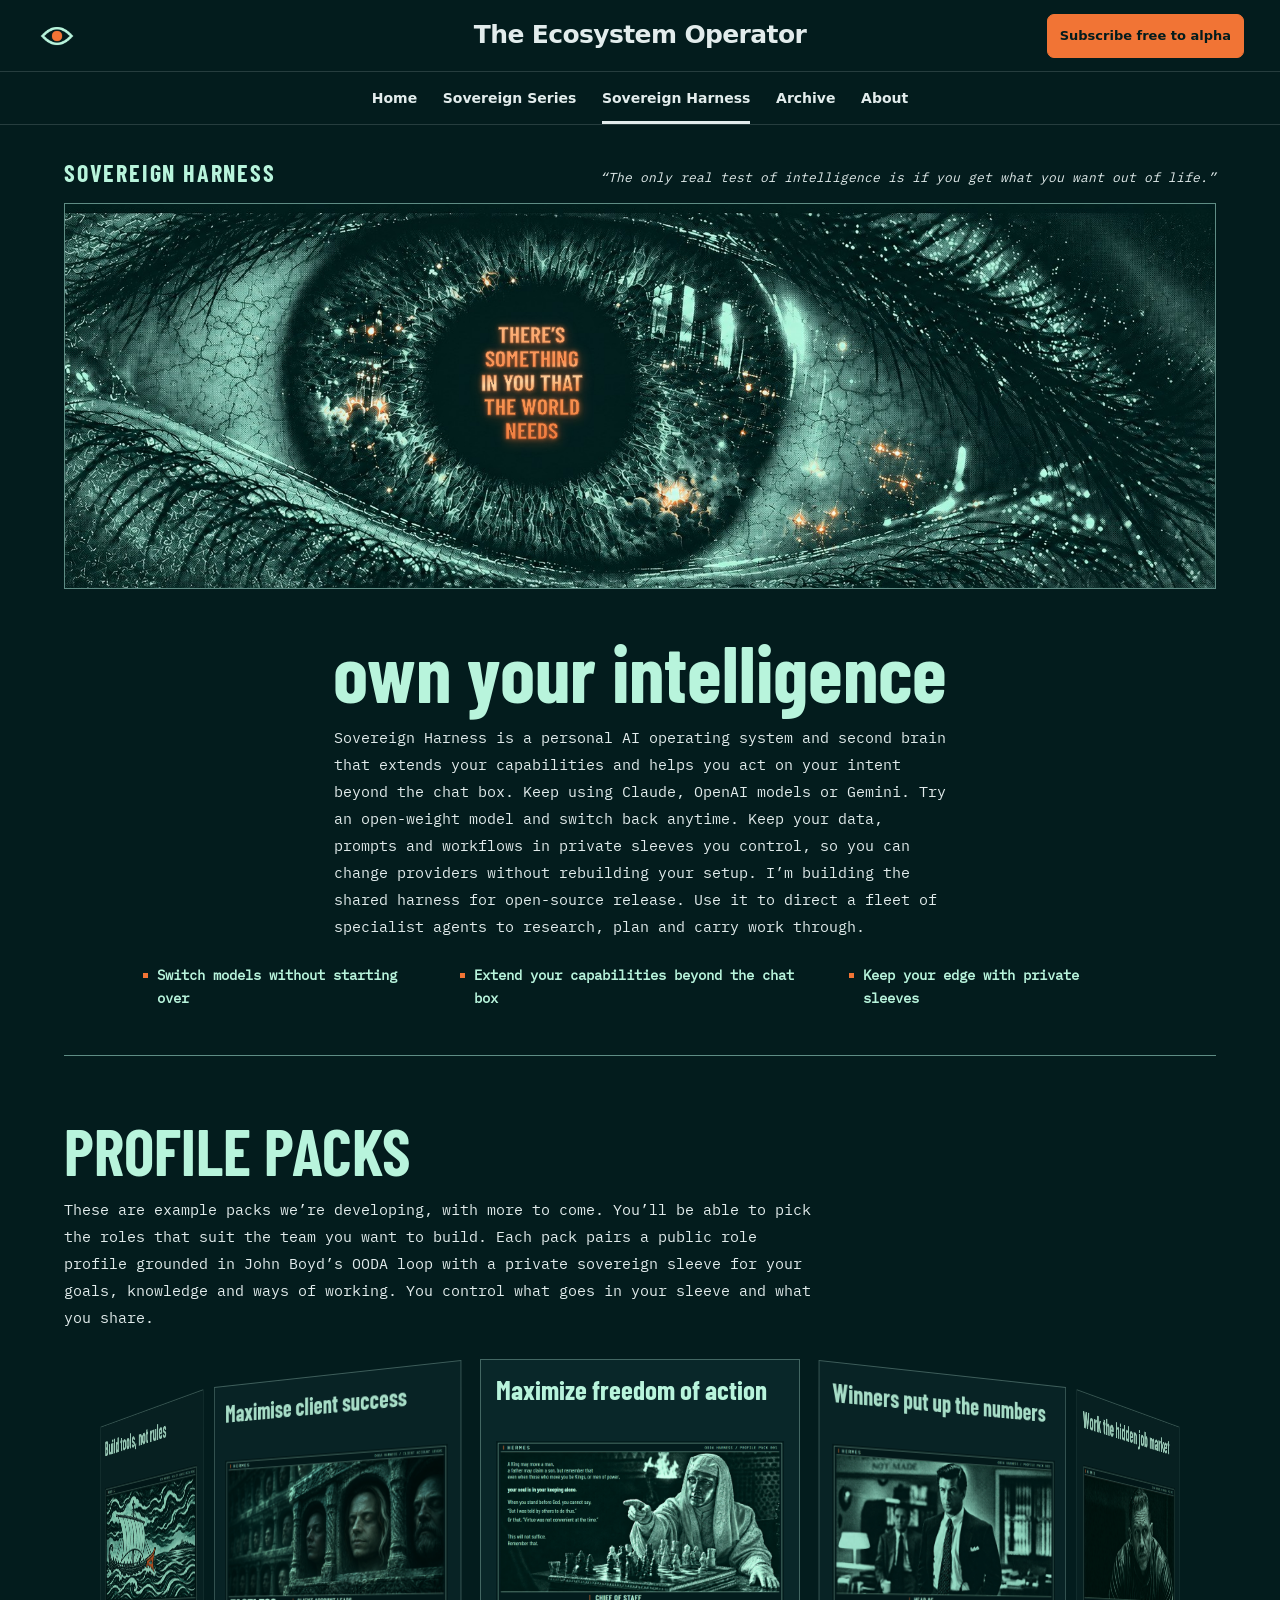
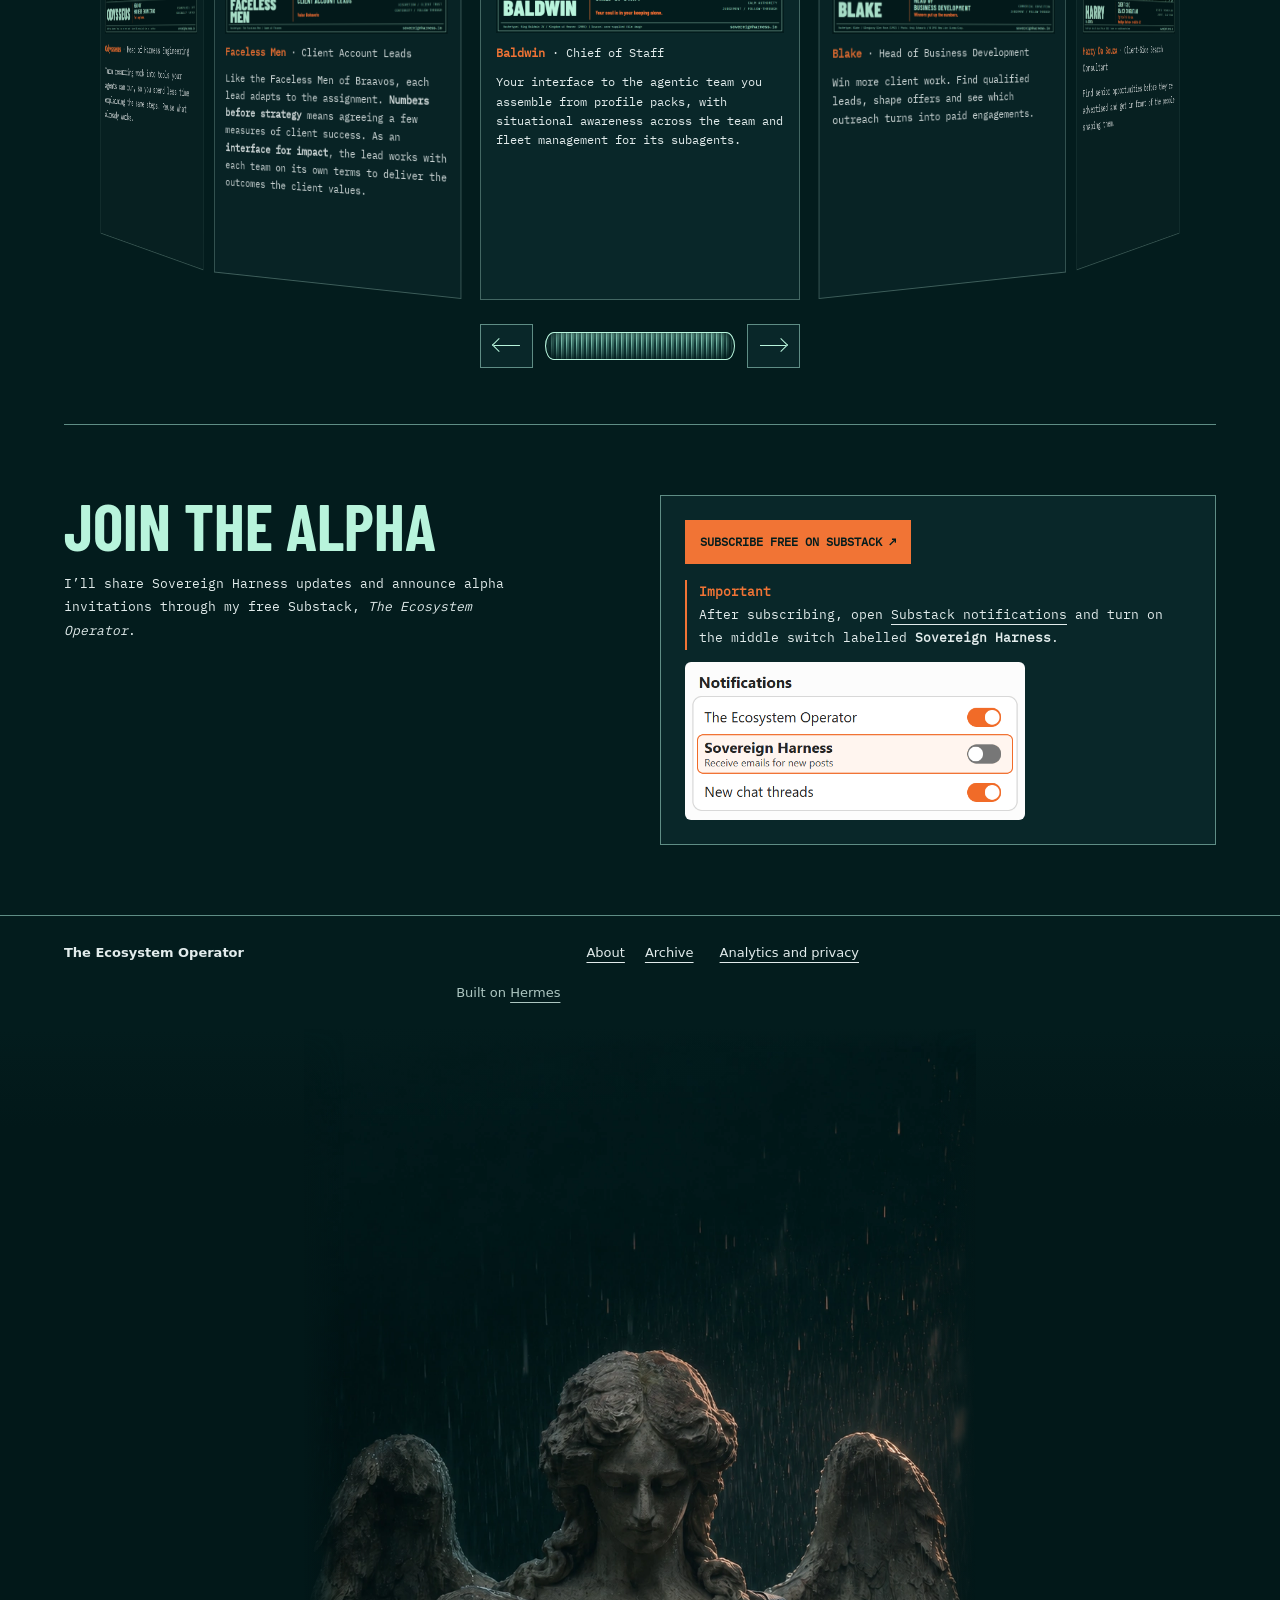
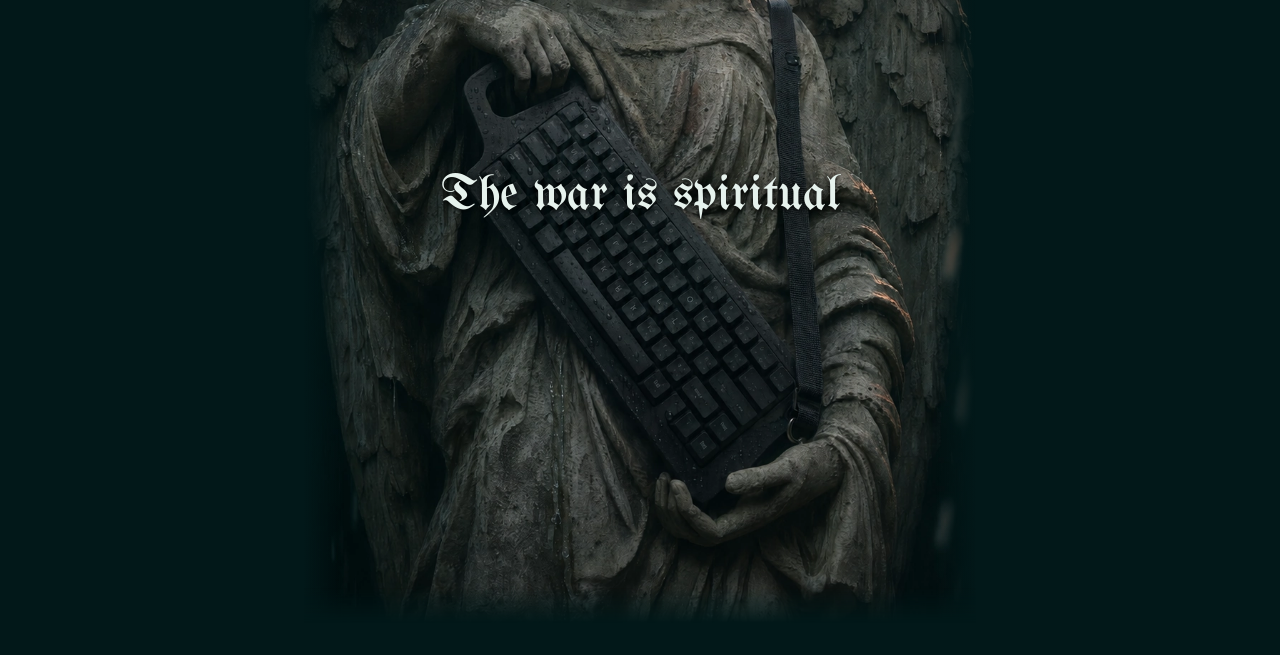
==== index.html @ 5bc996cf "Shorten the Bateson profile card" ====
<!doctype html>
<html lang="en-GB">
<head>
<meta charset="utf-8">
<meta name="viewport" content="width=device-width, initial-scale=1">
<title>Welcome to your Sovereign Harness</title>
<meta name="description" content="Bring your models, knowledge and ongoing work into a harness you control. Follow Sovereign Harness updates through The Ecosystem Operator.">
<meta name="theme-color" content="#031c1d">
<link rel="canonical" href="https://sovereignharness.io/">
<link rel="icon" href="icon.svg" type="image/svg+xml">
<link rel="stylesheet" href="style.css?v=amber-rain">
<meta property="og:title" content="Sovereign Harness — own your intelligence">
<meta property="og:description" content="A personal operating system in Hermes. Opt in to project updates and future alpha cohort invitations.">
<meta property="og:type" content="website">
<meta property="og:url" content="https://sovereignharness.io/">
<meta property="og:image" content="https://sovereignharness.io/assets/sovereign-harness-eye-share.jpg">
<meta property="og:image:secure_url" content="https://sovereignharness.io/assets/sovereign-harness-eye-share.jpg">
<meta property="og:image:type" content="image/jpeg">
<meta property="og:image:width" content="1200">
<meta property="og:image:height" content="630">
<meta property="og:image:alt" content="A teal eye with orange text reading ‘There’s something in you that the world needs’.">
<meta name="twitter:card" content="summary_large_image">
<meta name="twitter:title" content="Sovereign Harness — own your intelligence">
<meta name="twitter:description" content="A personal operating system in Hermes. Opt in to project updates and future alpha cohort invitations.">
<meta name="twitter:image" content="https://sovereignharness.io/assets/sovereign-harness-eye-share.jpg">
<meta name="twitter:image:alt" content="A teal eye with orange text reading ‘There’s something in you that the world needs’.">
  <script defer src="./site-analytics.js?v=preferences" data-host="https://eu.i.posthog.com" data-project-token="phc_rDC3J9fGyjyBHxvzpJYHQipPFVGa6qtL6Fc8bPKdzdQQ"></script>
</head>
<body>
<header class="publication-header" id="page-top">
  <div class="masthead">
    <a class="publication-icon" href="https://ecosystemoperator.substack.com/" aria-label="The Ecosystem Operator home"><picture><source media="(prefers-reduced-motion: no-preference)" srcset="assets/eye-blink-and-sheen.gif?v=c6fed5a"><img src="icon.svg" width="42" height="42" alt=""></picture></a>
    <a class="publication-name" href="https://ecosystemoperator.substack.com/">The Ecosystem Operator</a>
    <a class="subscribe-cta masthead-cta" href="#updates">Subscribe free to alpha</a>
  </div>
  <nav class="publication-nav" aria-label="Publication">
    <a href="https://ecosystemoperator.substack.com/">Home</a>
    <a href="https://ecosystemoperator.substack.com/p/survival-of-the-sovereign-series">Sovereign Series</a>
    <a href="#page-top" aria-current="page">Sovereign Harness</a>
    <a href="https://ecosystemoperator.substack.com/archive">Archive</a>
    <a href="https://ecosystemoperator.substack.com/about">About</a>
  </nav>
</header>
<main>
<section class="hero" id="top" aria-labelledby="hero-title">
  <div class="project-intro"><span class="project-name">Sovereign Harness</span><p class="strapline">“The only real test of intelligence is if you get what you want out of life.”</p></div>
  <figure class="eye-banner">
    <img class="hero-image" src="assets/eye.jpg" alt="" width="1774" height="887" fetchpriority="high">
    <figcaption class="eye-caption">There’s<br>something<br>in you that<br>the world<br>needs</figcaption>
  </figure>
  <div class="hero-copy" id="about">
    <h1 id="hero-title">own your intelligence</h1>
    <p class="summary">Sovereign Harness is a personal AI operating system and second brain that extends your capabilities and helps you act on your intent beyond the chat box. Keep using Claude, OpenAI models or Gemini. Try an open-weight model and switch back anytime. Keep your data, prompts and workflows in private sleeves you control, so you can change providers without rebuilding your setup. I’m building the shared harness for open-source release. Use it to direct a fleet of specialist agents to research, plan and carry work through.</p>
    <ul class="benefits">
      <li>Switch models without starting over</li>
      <li>Extend your capabilities beyond the chat box</li>
      <li>Keep your edge with private sleeves</li>
    </ul>
  </div>
</section>
<section class="profile-packs" id="profile-packs" aria-labelledby="packs-title">
  <div class="packs-heading">
    <h2 id="packs-title">Profile packs</h2>
    <p class="summary">These are example packs we’re developing, with more to come. You’ll be able to pick the roles that suit the team you want to build. Each pack pairs a public role profile grounded in John Boyd’s OODA loop with a private sovereign sleeve for your goals, knowledge and ways of working. You control what goes in your sleeve and what you share.</p>
  </div>
  <div class="pack-viewport">
    <ul class="pack-track" id="pack-track" tabindex="0" aria-label="Profile packs">
      <li class="pack-card">
        <h3>Maximize freedom of action</h3>
        <img src="assets/chief-of-staff-baldwin.png" alt="" width="1536" height="1024" loading="lazy">
        <p class="pack-character"><strong>Baldwin</strong> · Chief of Staff</p>
        <p>Your interface to the agentic team you assemble from profile packs, with situational awareness across the team and fleet management for its subagents.</p>
      </li>
      <li class="pack-card">
        <h3>Winners put up the numbers</h3>
        <img src="assets/head-of-business-development-blake.png" alt="" width="1536" height="1024" loading="lazy">
        <p class="pack-character"><strong>Blake</strong> · Head of Business Development</p>
        <p>Win more client work. Find qualified leads, shape offers and see which outreach turns into paid engagements.</p>
      </li>
      <li class="pack-card">
        <h3>Work the hidden job market</h3>
        <img src="assets/head-of-talent-harry.png?v=0d63906" alt="" width="1536" height="1024" loading="lazy">
        <p class="pack-character"><strong>Harry Da Souza</strong> · Client-Side Search Consultant</p>
        <p>Find senior opportunities before they’re advertised and get in front of the people shaping them.</p>
      </li>
      <li class="pack-card">
        <h3>Operate in other people’s OODA</h3>
        <img src="assets/research-lead-bateson.png?v=7f2e8f7" alt="A white OODA diagram shows how observation, orientation, decisions and action connect, over a teal woodland." width="1536" height="1024" loading="lazy">
        <p class="pack-character"><strong>Bateson</strong> · Research Lead</p>
        <p>Bateson turns research into intelligence about what people see, value and can do. What pattern gives this situation its meaning for the people in it, and what keeps that pattern going? His ecology of mind traces how our actions reinforce or change learned expectations. In Boyd’s OODA, reading others’ orientation lets you anticipate their choices and shape what they face next to gain the initiative.</p>
      </li>
      <li class="pack-card">
        <h3>Build tools, not rules</h3>
        <img src="assets/head-of-harness-engineering-odysseus.png" alt="" width="1536" height="1024" loading="lazy">
        <p class="pack-character"><strong>Odysseus</strong> · Head of Harness Engineering</p>
        <p>Turn recurring work into tools your agents can run, so you spend less time explaining the same steps. Reuse what already works.</p>
      </li>
      <li class="pack-card">
        <h3>Maximise client success</h3>
        <img src="assets/faceless-men-hall-card.png" alt="Faces in carved stone niches in the Hall of Faces." width="1536" height="1024" loading="lazy">
        <p class="pack-character"><strong>Faceless Men</strong> · Client Account Leads</p>
        <p>Like the Faceless Men of Braavos, each lead adapts to the assignment. <strong>Numbers before strategy</strong> means agreeing a few measures of client success. As an <strong>interface for impact</strong>, the lead works with each team on its own terms to deliver the outcomes the client values.</p>
      </li>
    </ul>
  </div>
  <div class="pack-controls" role="group" aria-label="Browse profile packs" hidden>
    <button type="button" data-pack-direction="-1" aria-controls="pack-track" aria-label="Previous profile pack"><span aria-hidden="true"></span></button>
    <button class="pack-dial" type="button" aria-label="Turn profile pack dial" aria-description="Drag left or right, or use the arrow keys." aria-controls="pack-track"><span aria-hidden="true"></span></button>
    <button type="button" data-pack-direction="1" aria-controls="pack-track" aria-label="Next profile pack"><span aria-hidden="true"></span></button>
  </div>
</section>
<section class="signup" id="updates" aria-labelledby="signup-title">
  <div>
    <h2 id="signup-title">Join the alpha</h2>
    <p>I’ll share Sovereign Harness updates and announce alpha invitations through my free Substack, <i>The Ecosystem Operator</i>.</p>
  </div>
  <div class="signup-box">
    <a class="subscribe-cta" data-site-event="substack_signup_click" href="https://ecosystemoperator.substack.com/embed">SUBSCRIBE FREE ON SUBSTACK ↗</a>
    <p class="signup-reminder"><strong>Important</strong><br>After subscribing, open <a data-site-event="substack_updates_preferences_click" href="https://ecosystemoperator.substack.com/account#notifications">Substack notifications</a> and turn on the middle switch labelled <b>Sovereign Harness</b>.</p>
    <img class="signup-guide" src="assets/substack-updates.png?v=b4bda8c" data-animation="assets/substack-updates.gif?v=e071088" width="600" height="280" loading="lazy" alt="In Substack Notifications, turn on the middle switch labelled Sovereign Harness.">
  </div>
</section>
</main>
<footer class="publication-footer">
  <a class="footer-name" href="https://ecosystemoperator.substack.com/">The Ecosystem Operator</a>
  <div class="footer-links"><a href="https://ecosystemoperator.substack.com/about">About</a><a href="https://ecosystemoperator.substack.com/archive">Archive</a></div>
  <a href="./analytics.html">Analytics and privacy</a>
  <span class="footer-credit">Built on <a href="https://hermes-agent.nousresearch.com/">Hermes</a></span>
</footer>
<div class="closing-artwork" id="closing-artwork">
  <figure class="closing-portrait">
    <img src="assets/angel-in-amber-rain.webp" width="941" height="1672" loading="lazy"
         alt="Amber-lit rain falls around a weathered stone angel holding a compact keyboard with a shoulder strap.">
    <figcaption class="closing-caption">The war is spiritual</figcaption>
  </figure>
</div>
<script src="profile-packs.js?v=69438b4" defer></script>
<script src="favicon-blink.js?v=b08d738" defer></script>
<script>
  const signupGuide = document.querySelector('.signup-guide');
  if ('IntersectionObserver' in window && !matchMedia('(prefers-reduced-motion: reduce)').matches) {
    const observer = new IntersectionObserver(([entry]) => {
      if (entry.intersectionRatio < 0.75) return;
      signupGuide.src = signupGuide.dataset.animation;
      observer.disconnect();
    }, { threshold: 0.75 });
    observer.observe(signupGuide);
  }
</script>
</body>
</html>
---- style.css ----
@font-face {
  font-family: Plex;
  src: url('assets/IBMPlexMono-Regular.ttf') format('truetype');
  font-display: swap;
}

@font-face {
  font-family: Barlow;
  src: url('assets/BarlowCondensed-Bold.ttf') format('truetype');
  font-weight: 700;
  font-display: swap;
}

@font-face {
  font-family: UnifrakturMaguntia;
  src: url('assets/UnifrakturMaguntia-Book.ttf') format('truetype');
  font-display: swap;
}

:root {
  color-scheme: dark;
  --dark: #031c1d;
  --text: #e2ecec;
  --mint: #b8f4dc;
  --muted: #5f8d85;
  --orange: #f17435;
  font-family: Plex, ui-monospace, monospace;
  background: var(--dark);
  color: var(--text);
}

* { box-sizing: border-box; }
html { scroll-behavior: smooth; }
body { margin: 0; }
a { color: inherit; text-underline-offset: 5px; }
a:focus-visible { outline: 2px solid var(--orange); outline-offset: 6px; }

main, footer {
  max-width: 1280px;
  margin: auto;
  padding-inline: clamp(22px, 5vw, 64px);
}

.strapline {
  margin: 9px 0 0;
  font-size: clamp(11px, 1.1vw, 13px);
  font-style: italic;
  line-height: 1.6;
}

.subscribe-cta {
  display: inline-flex;
  align-items: center;
  min-height: 44px;
  padding: 8px 14px;
  border: 1px solid var(--orange);
  background: var(--orange);
  color: var(--dark);
  font-size: 12px;
  font-weight: bold;
  line-height: 1.5;
  text-decoration: none;
}

.subscribe-cta:hover,
.subscribe-cta:focus-visible,
.subscribe-cta:active {
  border-color: var(--mint);
  background: var(--mint);
}

.hero { padding-top: clamp(18px, 3vw, 36px); }

.eye-banner {
  --pupil-x: 40.6%;
  --pupil-y: 46.6%;
  position: relative;
  overflow: hidden;
  margin: 0;
  border: 1px solid var(--muted);
}

.hero-image {
  display: block;
  width: 100%;
  height: clamp(150px, 34vw, 384px);
  object-fit: cover;
  object-position: var(--pupil-x) var(--pupil-y);
}

.eye-caption {
  position: absolute;
  left: var(--pupil-x);
  top: var(--pupil-y);
  transform: translate(-50%, -50%);
  width: max-content;
  text-align: center;
  text-transform: uppercase;
  font: 700 clamp(10px, 1.8vw, 24px)/1.04 Barlow, Impact, sans-serif;
  color: #ff9958;
  -webkit-text-stroke: clamp(0.25px, 0.035vw, 0.55px) rgb(0 0 0 / 65%);
  filter: drop-shadow(0 0 2px #f1743580) drop-shadow(1px 2px 6px #e0602d5c);
}

@supports (background-clip: text) {
  .eye-caption {
    background-image: linear-gradient(173deg, #ffbd85, #f88b4d 36%, #ffd19c 48%, #fa9754 57%, #ed773b);
    background-clip: text;
    color: transparent;
  }
}

.hero-copy {
  padding-block: clamp(24px, 4vw, 45px);
  border-bottom: 1px solid var(--muted);
}

.hero-copy h1 { text-align: center; }

.hero-copy .summary {
  max-width: 68ch;
  margin-inline: auto;
}

h1, h2 {
  margin: 0;
  color: var(--mint);
  font: 700 clamp(42px, 5vw, 64px)/.96 Barlow, Impact, sans-serif;
  text-transform: uppercase;
}

h1 { font-size: clamp(49px, 6.2vw, 94px); }
#hero-title { text-transform: none; }

.summary {
  max-width: 760px;
  margin: 14px 0 0;
  font-size: 15px;
  line-height: 1.8;
}

.benefits {
  display: flex;
  flex-wrap: wrap;
  justify-content: center;
  gap: 10px 28px;
  margin: 24px auto 0;
  padding: 0;
  list-style: none;
  color: var(--mint);
  font-size: 14px;
  font-weight: bold;
  line-height: 1.65;
}

.benefits li {
  display: flex;
  align-items: flex-start;
  gap: 9px;
}

.benefits li::before {
  content: '';
  flex: 0 0 5px;
  height: 5px;
  margin-top: 9px;
  background: var(--orange);
}

.signup {
  padding-block: clamp(36px, 6vw, 70px);
  display: grid;
  grid-template-columns: 1fr 1fr;
  gap: 40px;
  align-items: start;
  border-top: 1px solid var(--muted);
}

.signup p {
  max-width: 480px;
  margin: 16px 0 0;
  font-size: 13px;
  line-height: 1.8;
}

.signup-box {
  border: 1px solid var(--muted);
  padding: 24px;
  background: #092729;
}

.signup-reminder {
  border-inline-start: 2px solid var(--orange);
  padding-inline-start: 12px;
}

.signup-reminder strong { color: var(--orange); }

.signup-guide {
  display: block;
  width: min(100%, 340px);
  height: auto;
  margin-top: 12px;
  border-radius: 6px;
}

footer {
  padding-block: 25px;
  border-top: 1px solid var(--muted);
  display: flex;
  justify-content: space-between;
  gap: 24px;
  font-size: 10px;
  line-height: 1.8;
}

footer a { white-space: nowrap; }

.closing-artwork {
  --shadow-room: #021819;
  padding-bottom: 2rem;
  scroll-margin-top: 26svh;
  background: var(--shadow-room);
}

.closing-portrait {
  position: relative;
  isolation: isolate;
  width: min(100%, 42rem);
  margin: 0 auto;
  mask-image: linear-gradient(black 97%, transparent);
}

.closing-portrait img {
  display: block;
  width: 100%;
  height: auto;
}

.closing-portrait::before {
  content: "";
  position: absolute;
  z-index: 1;
  inset: 0 0 auto;
  height: 100px;
  pointer-events: none;
  background:
    radial-gradient(ellipse 110% 132% at 0 0, var(--dark), transparent 72%),
    linear-gradient(var(--dark), transparent 20px);
}

@media (min-width: 43rem) {
  .closing-artwork {
    background: linear-gradient(var(--dark), var(--shadow-room) 100px);
  }
  .closing-portrait::after {
    content: "";
    position: absolute;
    z-index: 2;
    inset: 0;
    pointer-events: none;
    background: linear-gradient(to right, var(--shadow-room), transparent 6%, transparent 94%, var(--shadow-room));
    mask-image: linear-gradient(transparent, black 140px);
  }
}

.closing-caption {
  position: absolute;
  z-index: 3;
  inset: 62% .5rem auto;
  margin: 0;
  text-align: center;
  color: #e6f2ed;
  font: 400 clamp(1.5rem, 6.9vw, 3.1rem)/1.1 UnifrakturMaguntia, Georgia, serif;
  text-shadow: 0 1px 4px rgb(0 0 0 / .9), 0 0 18px rgb(0 0 0 / .6);
  text-wrap: balance;
}

@media (prefers-reduced-motion: reduce) {
  html { scroll-behavior: auto; }
}

.profile-packs {
  --pack-face-width: min(72%, 320px);
  padding-block: clamp(34px, 5vw, 66px) clamp(28px, 5vw, 56px);
  scroll-margin-top: 20px;
}

.packs-heading {
  margin-bottom: 20px;
}

.packs-heading h2 {
  margin: 0 0 10px;
}

.pack-controls:not([hidden]) {
  display: flex;
  inline-size: var(--pack-face-width);
  align-items: center;
  gap: clamp(8px, 2vw, 12px);
  margin-top: 10px;
  margin-inline: auto;
}

.pack-controls button {
  flex: 0 0 max(44px, calc(100% / 6));
  height: 44px;
  display: grid;
  place-items: center;
  border: 1px solid var(--muted);
  background: #092729;
  color: var(--mint);
  cursor: pointer;
}

.pack-controls [data-pack-direction]:hover {
  border-color: var(--mint);
}

.pack-controls [data-pack-direction] span {
  position: relative;
  width: 66%;
  border-top: 1px solid currentColor;
}

.pack-controls [data-pack-direction] span::after {
  content: "";
  position: absolute;
  right: 0;
  top: -1px;
  width: 9px;
  height: 9px;
  border-top: 1px solid currentColor;
  border-right: 1px solid currentColor;
  transform: translateY(-50%) rotate(45deg);
}

.pack-controls [data-pack-direction="-1"] span {
  transform: scaleX(-1);
}

.pack-controls .pack-dial {
  flex: 1 1 0;
  min-width: 0;
  padding: 0;
  border: 0;
  background: transparent;
  touch-action: pan-y;
  user-select: none;
  cursor: grab;
}

.pack-dial:active {
  cursor: grabbing;
}

.pack-dial span {
  width: 100%;
  height: 28px;
  border: 1px solid var(--mint);
  border-radius: 9px / 50%;
  background-image: linear-gradient(#b8f4dc45, transparent 42%, #031c1daa),
    repeating-linear-gradient(90deg, #72b5a5 0 1px, #376a61 1px 3px, #123b38 3px 5px);
  background-position: 0 0, var(--dial-offset, 0px) 0;
  background-size: 100% 100%, 5px 100%;
  box-shadow: inset 10px 0 9px -5px var(--dark), inset -10px 0 9px -5px var(--dark);
}

.pack-viewport {
  overflow: clip;
}

.pack-track {
  display: grid;
  grid-auto-flow: column;
  grid-auto-columns: min(86%, clamp(248px, 28vw, 330px));
  align-items: start;
  gap: 16px;
  overflow-x: auto;
  scroll-snap-type: x mandatory;
  scrollbar-color: var(--muted) var(--dark);
  list-style: none;
  margin: 0;
  padding: 2px 0 14px;
}

.pack-track:focus-visible,
.pack-controls :focus-visible {
  outline: 2px solid var(--orange);
  outline-offset: -2px;
}

.pack-track.is-wheel {
  grid-template-columns: var(--pack-face-width);
  grid-auto-flow: row;
  justify-content: center;
  align-items: stretch;
  overflow: visible;
  perspective: 1100px;
  padding-block: 8px 14px;
  touch-action: pan-y;
  cursor: grab;
}

.pack-track.is-dragging {
  user-select: none;
  cursor: grabbing;
}

.pack-card {
  scroll-snap-align: start;
  border: 1px solid #436763;
  background: #092729;
  padding: 15px;
}

.is-wheel .pack-card {
  grid-area: 1 / 1;
  backface-visibility: hidden;
  transform: translateZ(calc(-1 * var(--wheel-radius, 0px)))
    rotateY(var(--card-angle, 0deg)) translateZ(var(--wheel-radius, 0px));
  filter: brightness(var(--card-light, 1));
}

.pack-card h3 {
  min-height: 2.1em;
  margin: 0 0 10px;
  color: var(--mint);
  font: 700 27px/1.04 Barlow, Impact, sans-serif;
}

.pack-card img {
  display: block;
  width: 100%;
  height: auto;
  aspect-ratio: 3 / 2;
  object-fit: contain;
}

.pack-card p {
  font-size: 12px;
  line-height: 1.6;
  margin: 10px 0 0;
}

.pack-character strong {
  color: var(--orange);
}

@media (max-width: 760px) {
  .subscribe-cta { padding-inline: 10px; font-size: 11px; }
  .summary { font-size: 13px; }
  .benefits {
    flex-direction: column;
    align-items: flex-start;
    width: fit-content;
  }
  .signup { grid-template-columns: 1fr; gap: 24px; }
}

.publication-header, .publication-footer { font-family: system-ui, sans-serif; }
.publication-header { display: block; width: 100%; max-width: none; padding: 0; border-bottom: 1px solid #263d3e; }
.masthead { display: grid; grid-template-columns: 1fr auto 1fr; gap: 16px; align-items: center; min-height: 72px; padding-inline: clamp(16px, 3vw, 36px); border-bottom: 1px solid #263d3e; }
.masthead a, .publication-nav a { text-decoration: none; }
.publication-icon { width: 42px; display: block; }
.publication-icon img { display: block; width: 100%; height: auto; }
.publication-name { font-weight: 760; font-size: clamp(17px, 2.5vw, 25px); line-height: 1.15; letter-spacing: -.025em; }
.masthead-cta { justify-self: end; border-radius: 7px; font-size: 13px; white-space: nowrap; padding-inline: 12px; }
.publication-nav { display: flex; width: 100%; justify-content: center; flex-wrap: wrap; gap: clamp(8px, 2vw, 26px); padding-inline: 10px; font-size: 14px; font-weight: 600; }
.publication-nav a { display: flex; align-items: center; min-height: 52px; border-bottom: 3px solid transparent; padding-top: 3px; }
.publication-nav a:hover { color: var(--mint); }
.publication-nav a[aria-current] { border-bottom-color: currentColor; font-weight: 760; }
.project-intro { display: flex; align-items: baseline; justify-content: space-between; gap: 6px 18px; margin-bottom: 14px; flex-wrap: wrap; }
.project-name {
  color: var(--mint);
  font: 700 24px/1 Barlow, Impact, sans-serif;
  text-transform: uppercase;
  letter-spacing: .075em;
}
.project-intro .strapline { margin: 0; }
.publication-footer { display: grid; grid-template-columns: 1fr auto 1fr; align-items: center; font-size: 13px; gap: 16px 26px; }
.footer-name { font-weight: 760; text-decoration: none; }
.footer-links { display: flex; gap: 20px; }
.footer-credit { justify-self: end; color: #adc6c1; }
@media (max-width: 640px) {
  .masthead { grid-template-columns: auto minmax(0, 1fr) auto; min-height: 64px; padding-inline: 12px; gap: 8px; }
  .publication-icon { width: 32px; }
  .publication-name { font-size: clamp(14px, 4.25vw, 21px); }
  .masthead-cta { font-size: clamp(10px, 2.8vw, 12px); padding-inline: 7px; }
  .publication-nav { font-size: clamp(10px, 2.8vw, 13px); }
  .publication-nav a { min-height: 44px; }
  .publication-footer { grid-template-columns: 1fr auto; }
  .footer-credit { grid-column: 1 / -1; justify-self: start; }
}
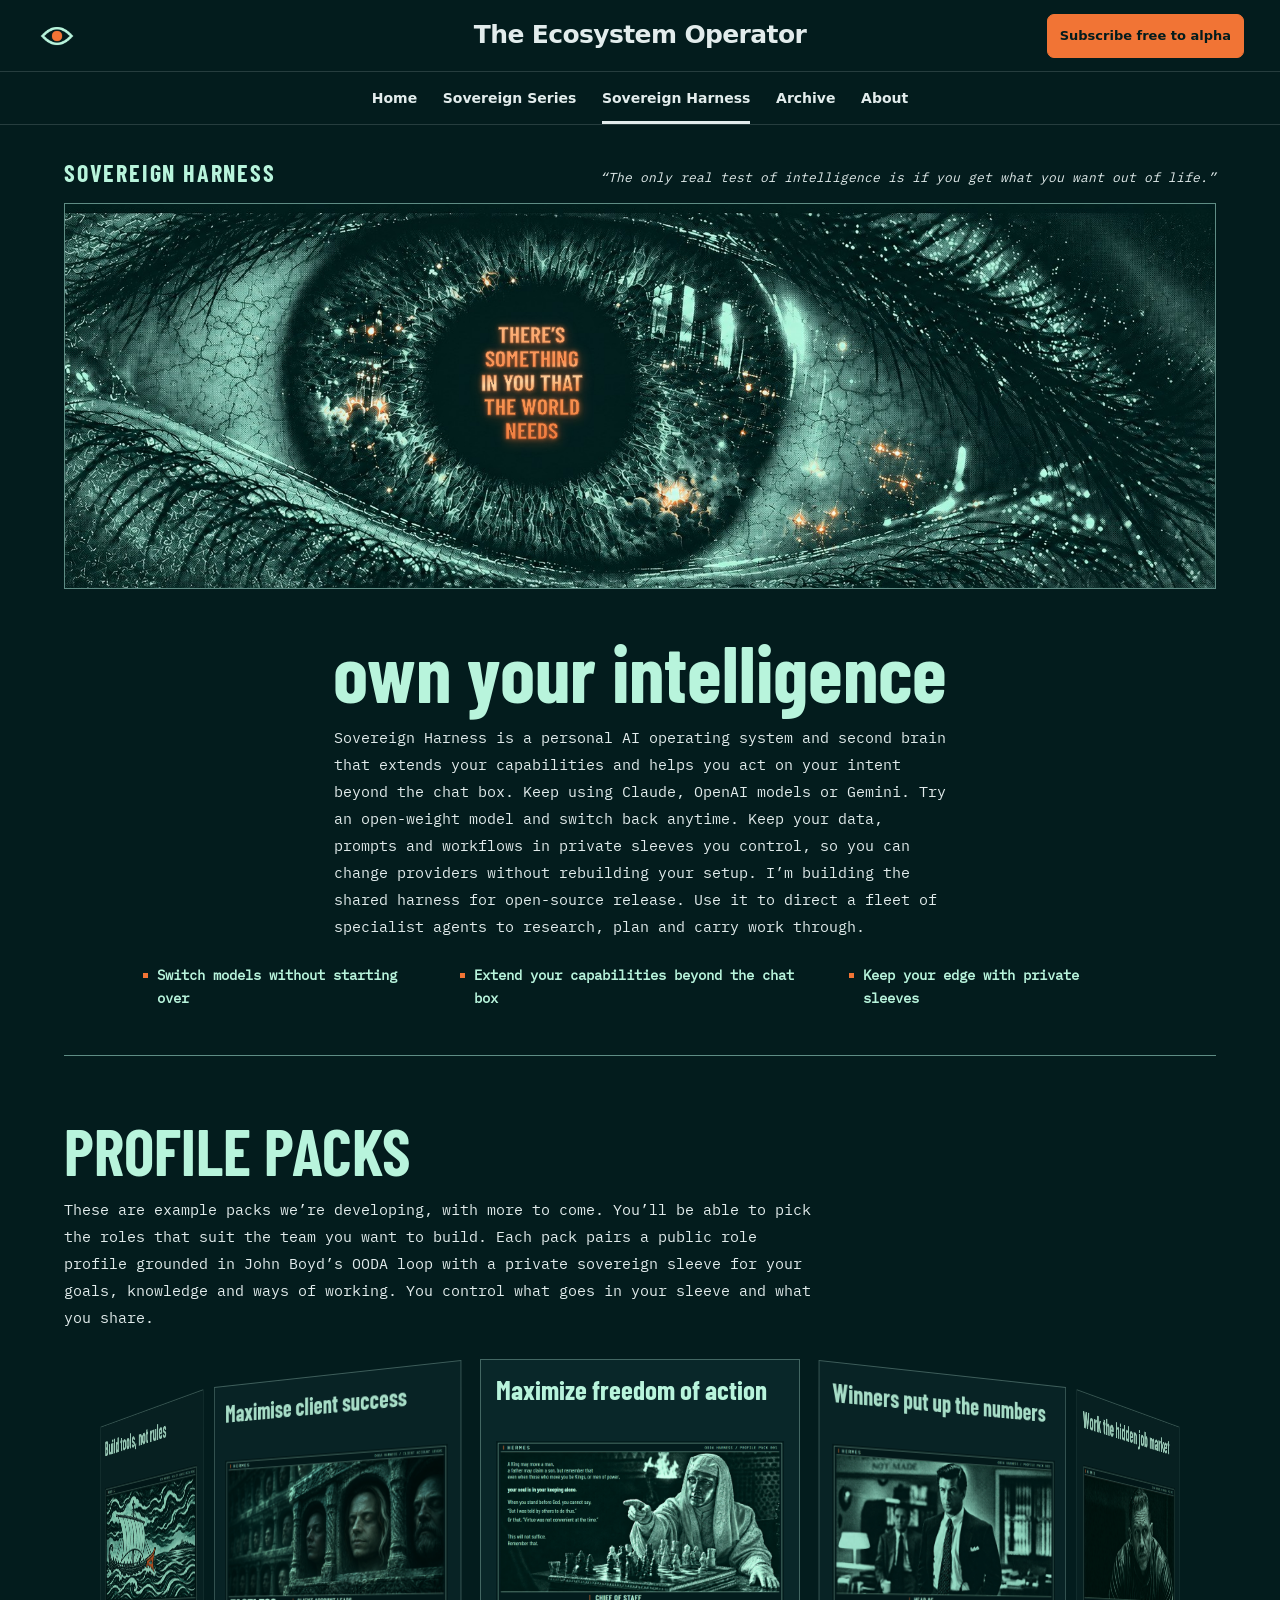
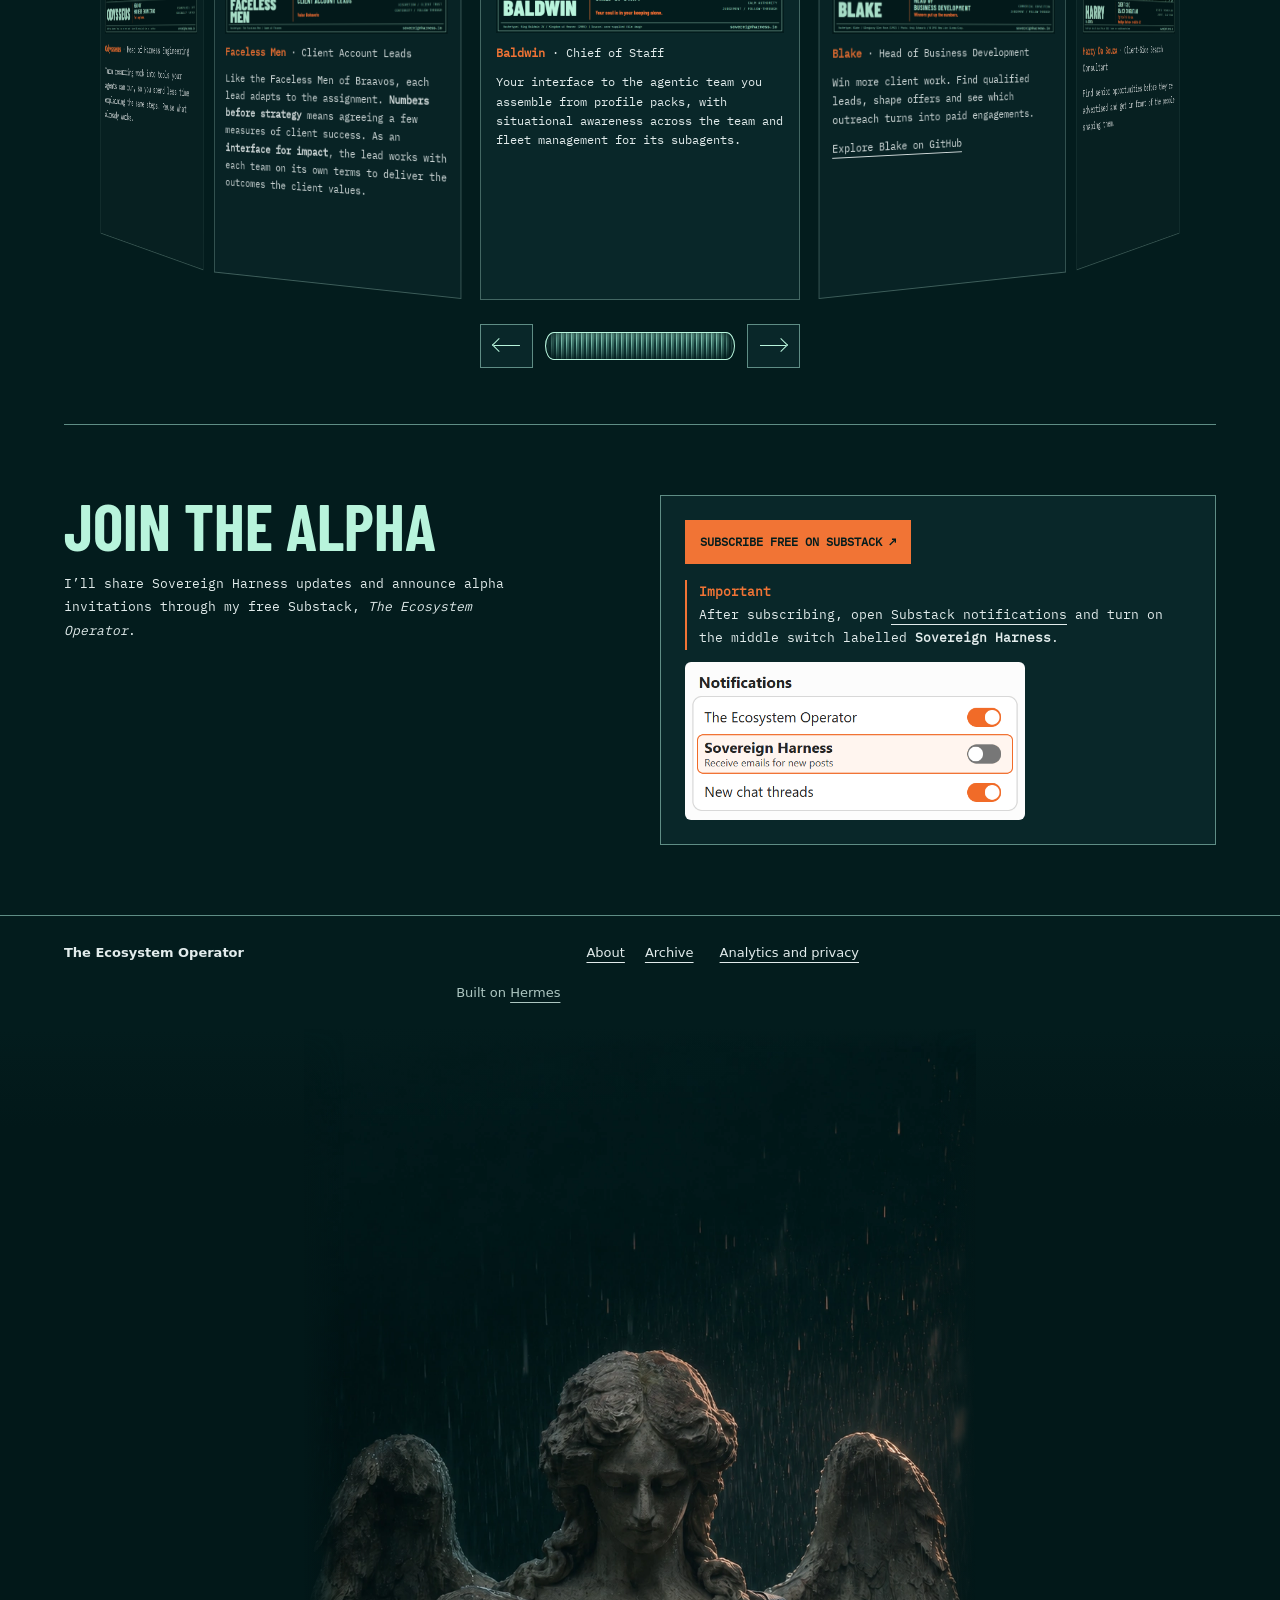
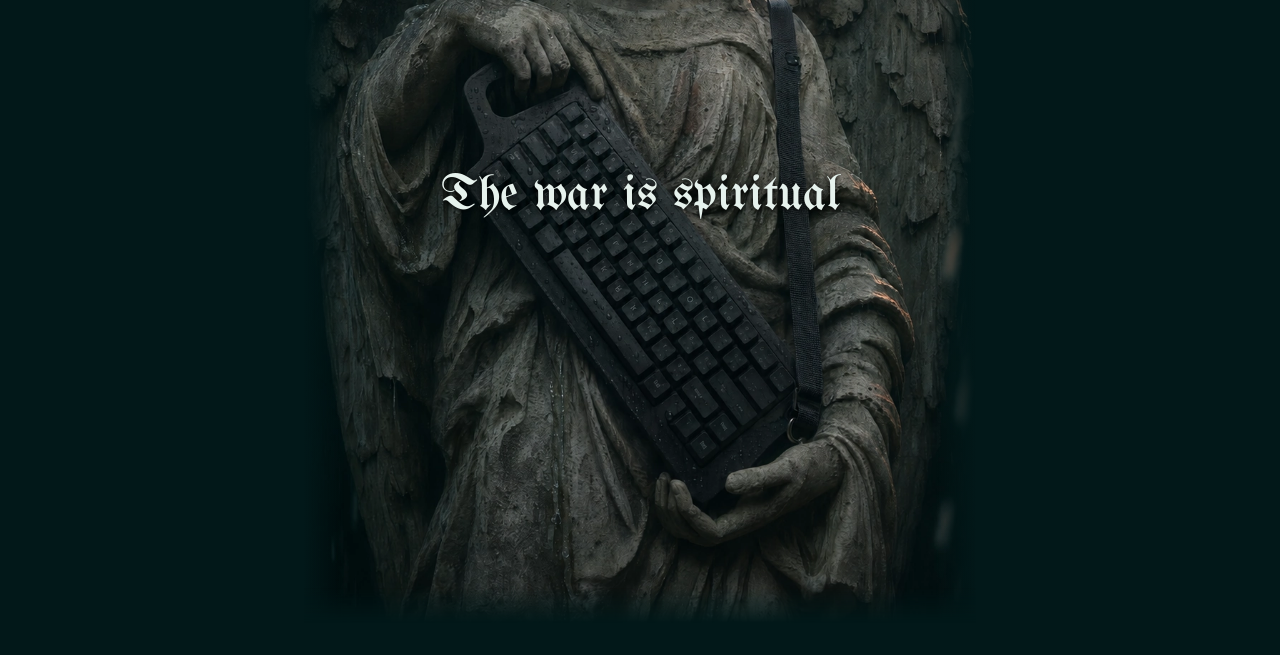
==== commit 77e050c7: "Link Blake's profile card to the public role pack" ====
--- a/index.html
+++ b/index.html
@@ -76,6 +76,7 @@
         <img src="assets/head-of-business-development-blake.png" alt="" width="1536" height="1024" loading="lazy">
         <p class="pack-character"><strong>Blake</strong> · Head of Business Development</p>
         <p>Win more client work. Find qualified leads, shape offers and see which outreach turns into paid engagements.</p>
+        <p><a href="https://github.com/benohanlon/ooda-role-blake">Explore Blake on GitHub</a></p>
       </li>
       <li class="pack-card">
         <h3>Work the hidden job market</h3>
--- a/style.css
+++ b/style.css
@@ -1,3 +1,7 @@
+/*
+ * SPDX-FileCopyrightText: 2026 Ben O’Hanlon
+ * SPDX-License-Identifier: MIT
+ */
 @font-face {
   font-family: Plex;
   src: url('assets/IBMPlexMono-Regular.ttf') format('truetype');
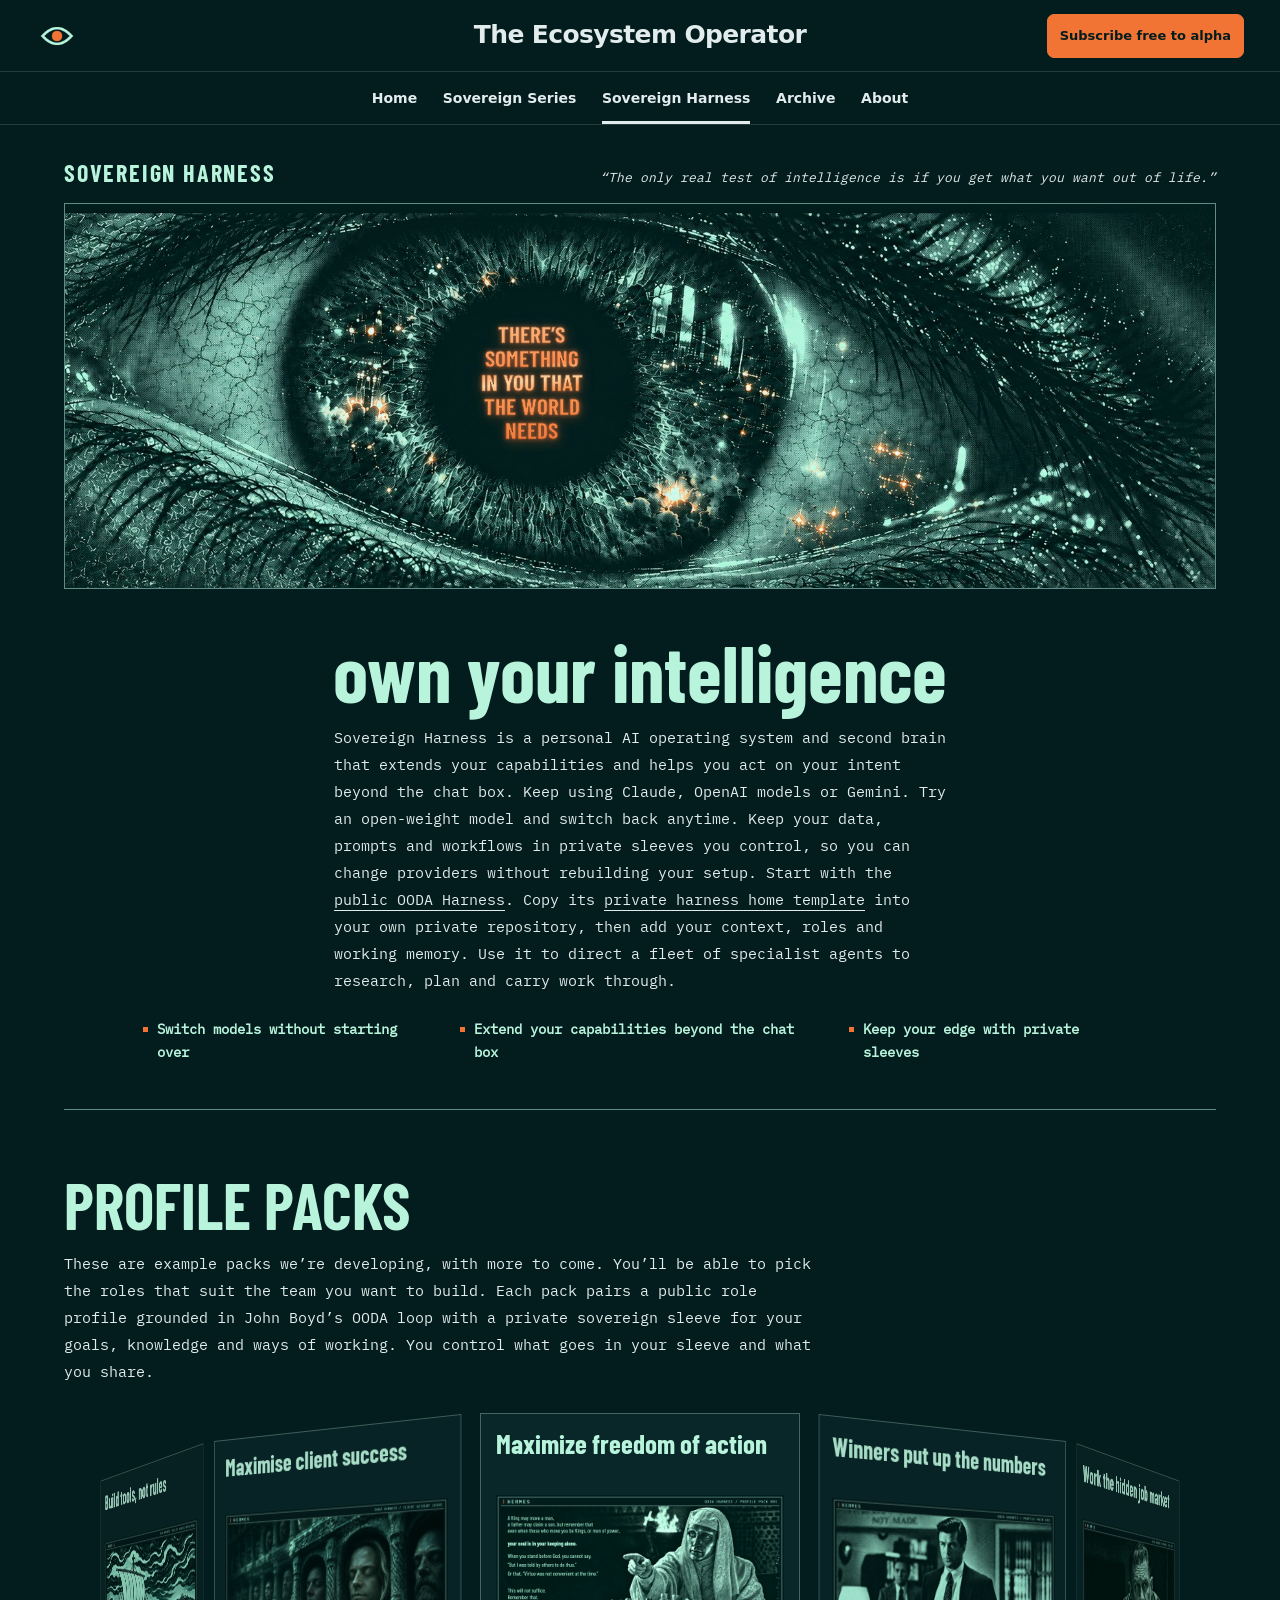
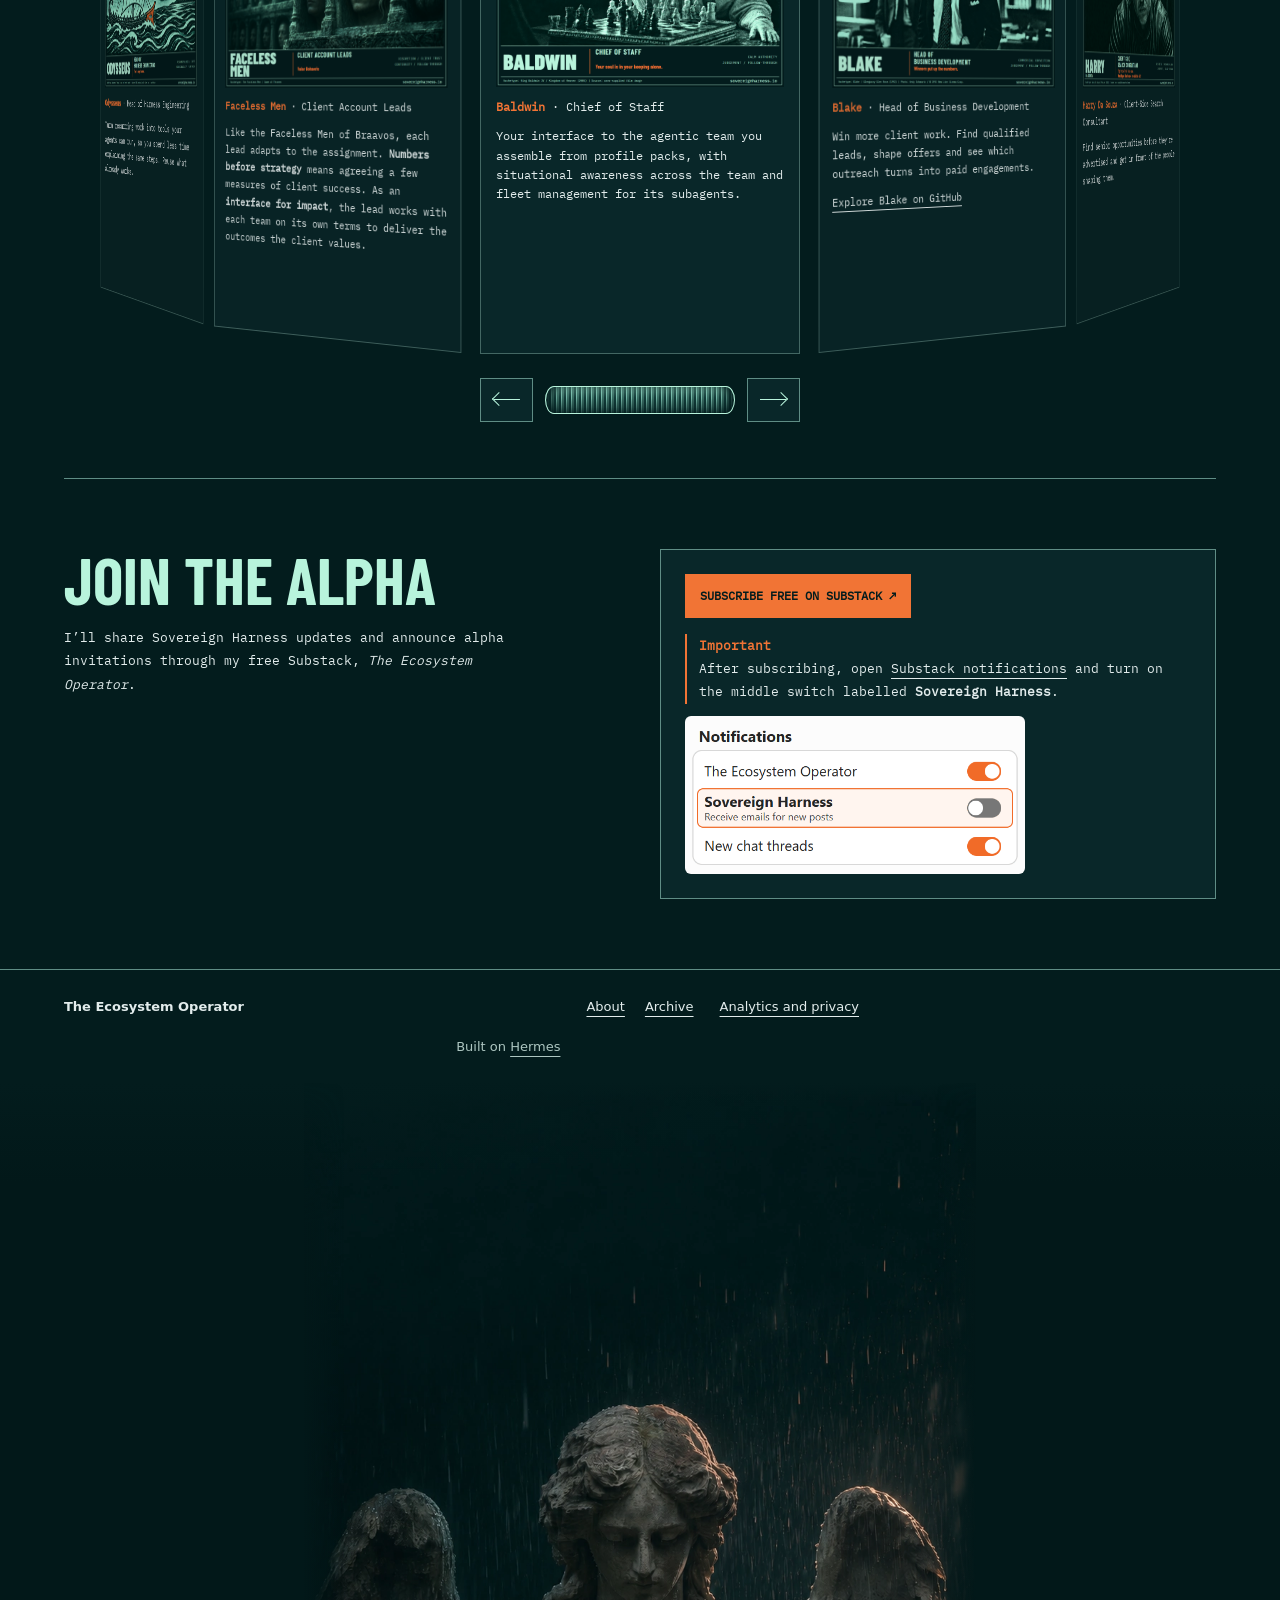
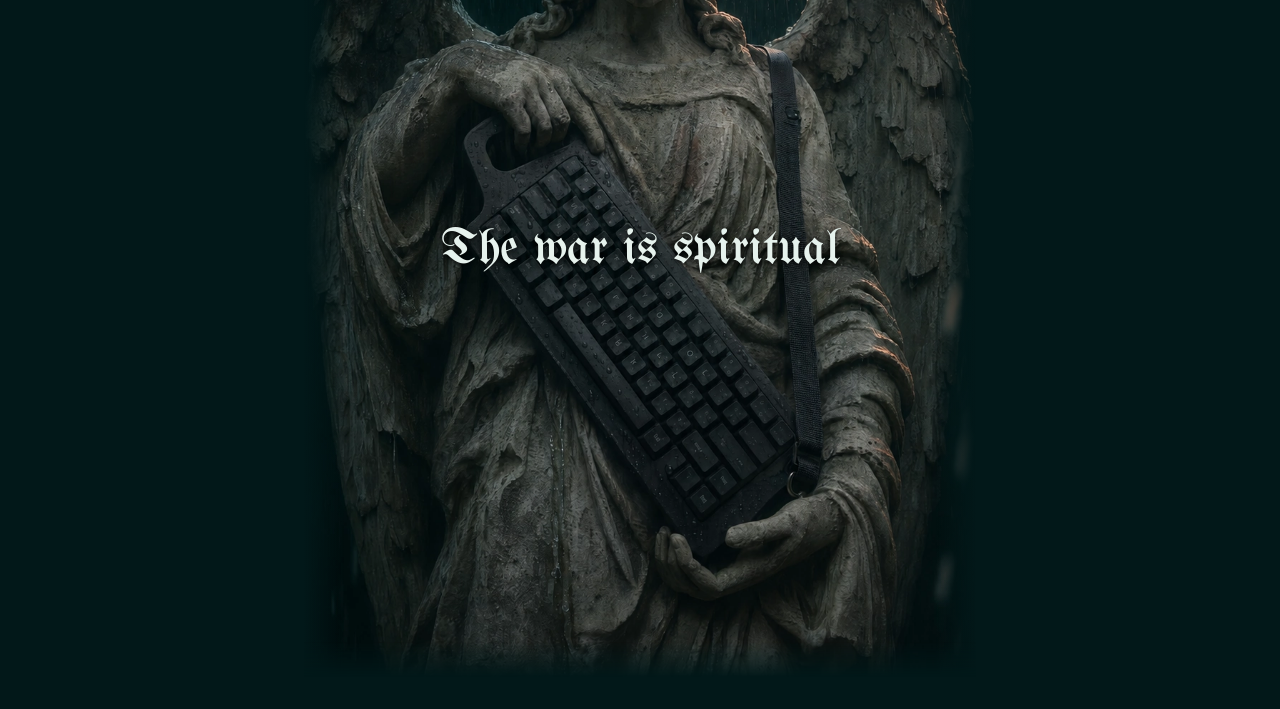
==== commit aedd98b3: "Clarify public foundation and private harness template" ====
--- a/index.html
+++ b/index.html
@@ -50,7 +50,7 @@
   </figure>
   <div class="hero-copy" id="about">
     <h1 id="hero-title">own your intelligence</h1>
-    <p class="summary">Sovereign Harness is a personal AI operating system and second brain that extends your capabilities and helps you act on your intent beyond the chat box. Keep using Claude, OpenAI models or Gemini. Try an open-weight model and switch back anytime. Keep your data, prompts and workflows in private sleeves you control, so you can change providers without rebuilding your setup. I’m building the shared harness for open-source release. Use it to direct a fleet of specialist agents to research, plan and carry work through.</p>
+    <p class="summary">Sovereign Harness is a personal AI operating system and second brain that extends your capabilities and helps you act on your intent beyond the chat box. Keep using Claude, OpenAI models or Gemini. Try an open-weight model and switch back anytime. Keep your data, prompts and workflows in private sleeves you control, so you can change providers without rebuilding your setup. Start with the <a href="https://github.com/benohanlon/ooda-harness">public OODA Harness</a>. Copy its <a href="https://github.com/benohanlon/ooda-harness/blob/main/docs/private-harness-template.md">private harness home template</a> into your own private repository, then add your context, roles and working memory. Use it to direct a fleet of specialist agents to research, plan and carry work through.</p>
     <ul class="benefits">
       <li>Switch models without starting over</li>
       <li>Extend your capabilities beyond the chat box</li>
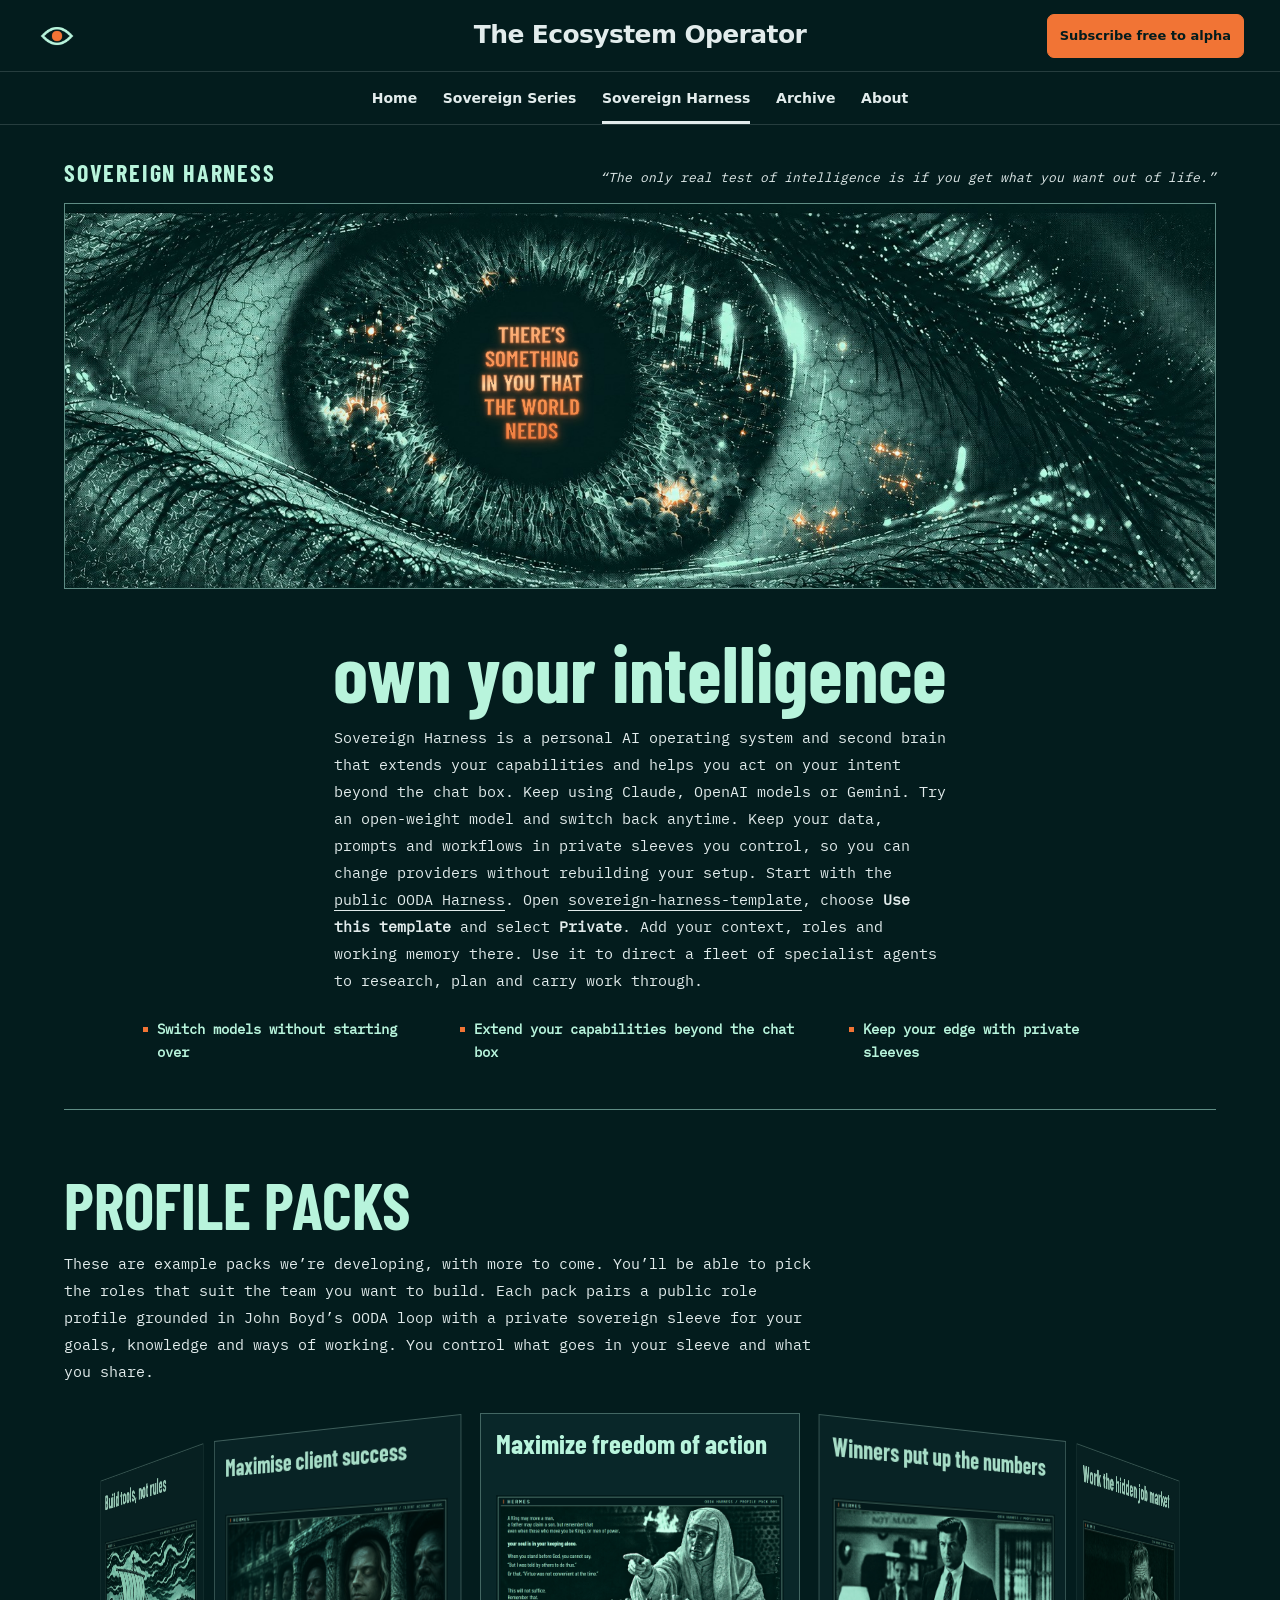
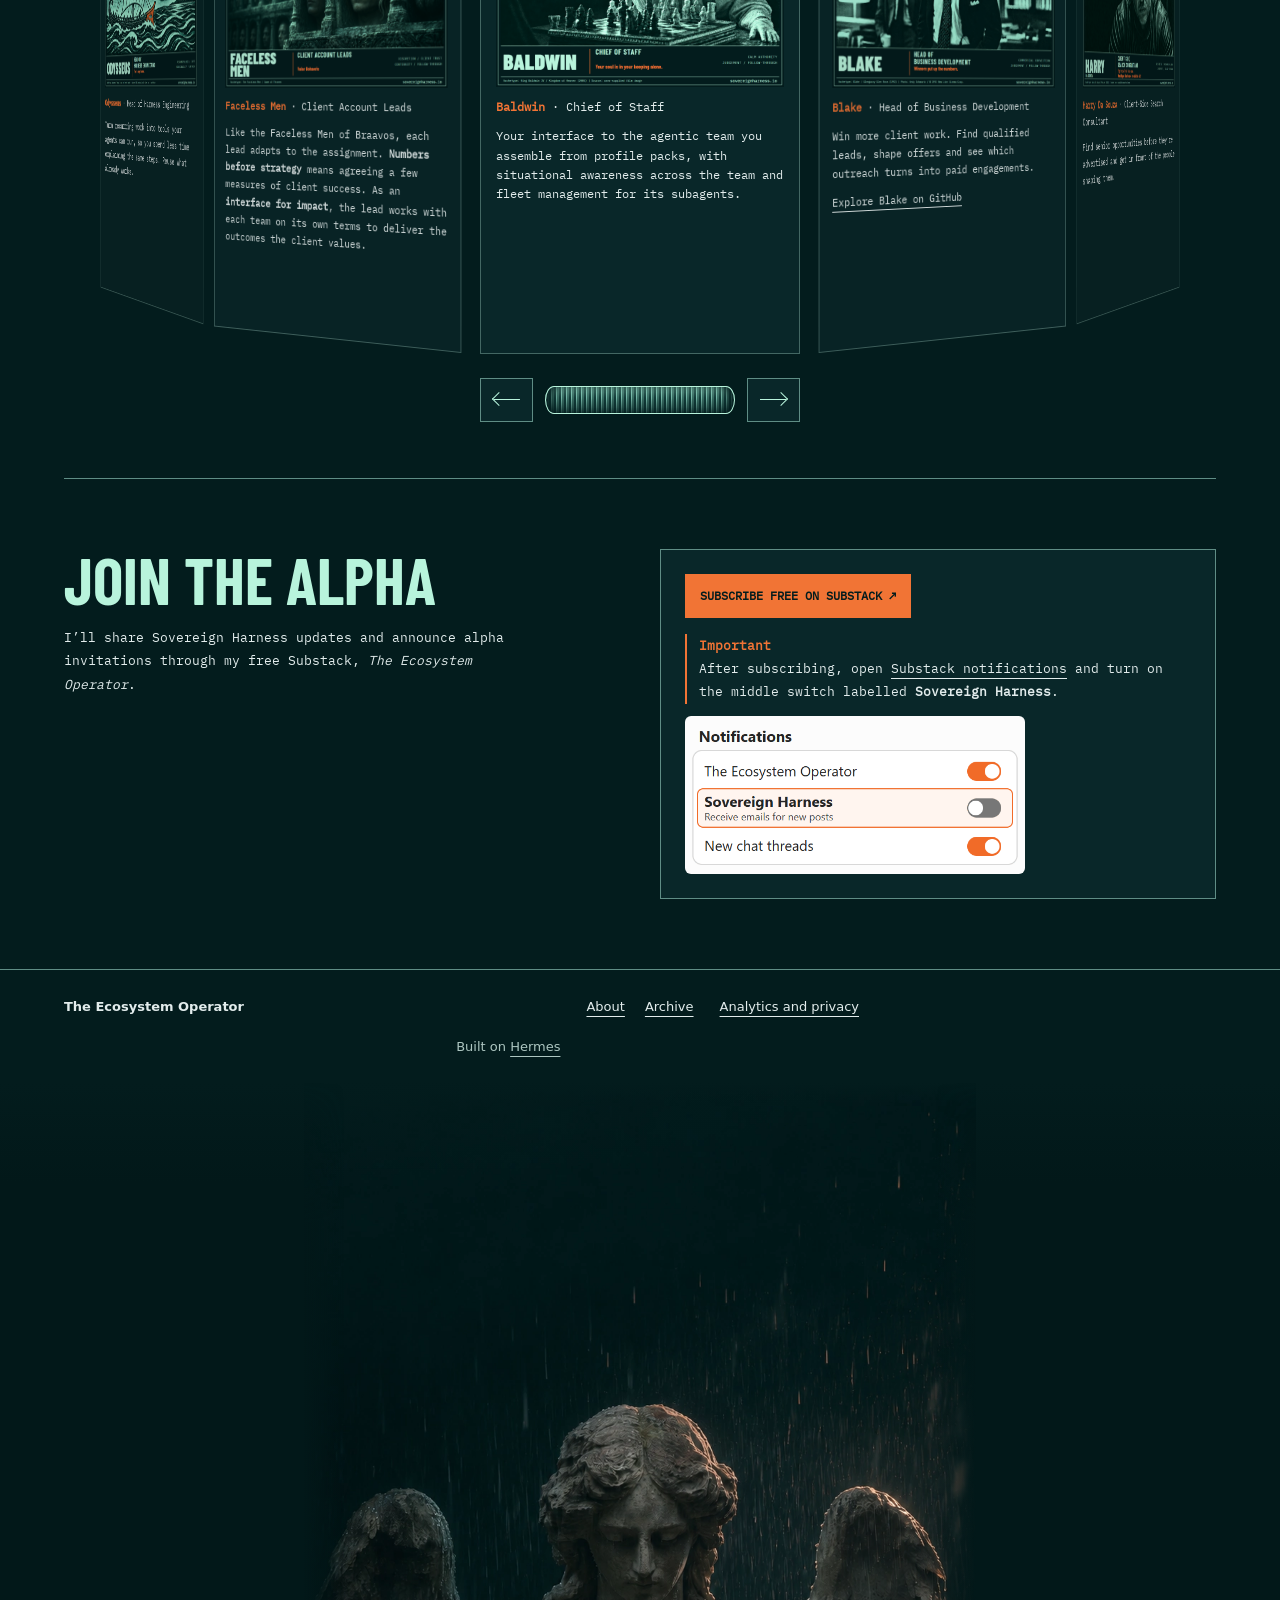
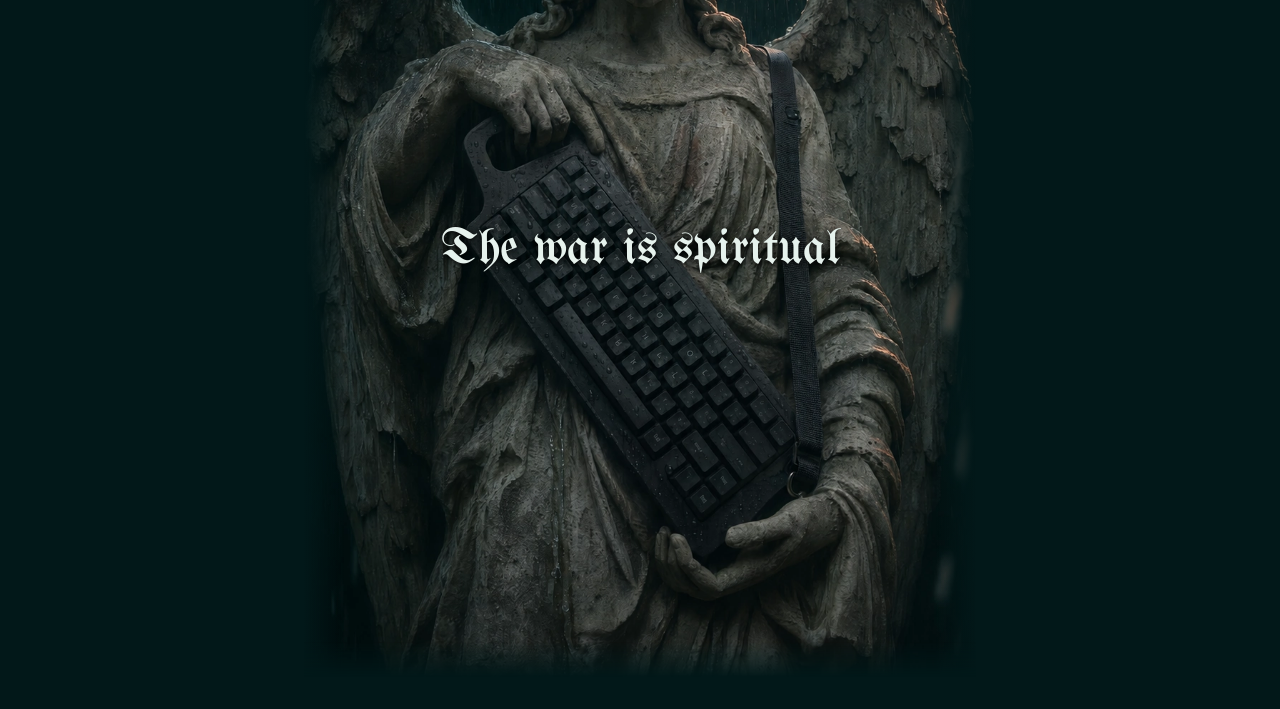
==== commit 25365fc4: "Link the public Sovereign Harness starter" ====
--- a/index.html
+++ b/index.html
@@ -50,7 +50,7 @@
   </figure>
   <div class="hero-copy" id="about">
     <h1 id="hero-title">own your intelligence</h1>
-    <p class="summary">Sovereign Harness is a personal AI operating system and second brain that extends your capabilities and helps you act on your intent beyond the chat box. Keep using Claude, OpenAI models or Gemini. Try an open-weight model and switch back anytime. Keep your data, prompts and workflows in private sleeves you control, so you can change providers without rebuilding your setup. Start with the <a href="https://github.com/benohanlon/ooda-harness">public OODA Harness</a>. Copy its <a href="https://github.com/benohanlon/ooda-harness/blob/main/docs/private-harness-template.md">private harness home template</a> into your own private repository, then add your context, roles and working memory. Use it to direct a fleet of specialist agents to research, plan and carry work through.</p>
+    <p class="summary">Sovereign Harness is a personal AI operating system and second brain that extends your capabilities and helps you act on your intent beyond the chat box. Keep using Claude, OpenAI models or Gemini. Try an open-weight model and switch back anytime. Keep your data, prompts and workflows in private sleeves you control, so you can change providers without rebuilding your setup. Start with the <a href="https://github.com/benohanlon/ooda-harness">public OODA Harness</a>. Open <a href="https://github.com/benohanlon/sovereign-harness-template">sovereign-harness-template</a>, choose <strong>Use this template</strong> and select <strong>Private</strong>. Add your context, roles and working memory there. Use it to direct a fleet of specialist agents to research, plan and carry work through.</p>
     <ul class="benefits">
       <li>Switch models without starting over</li>
       <li>Extend your capabilities beyond the chat box</li>
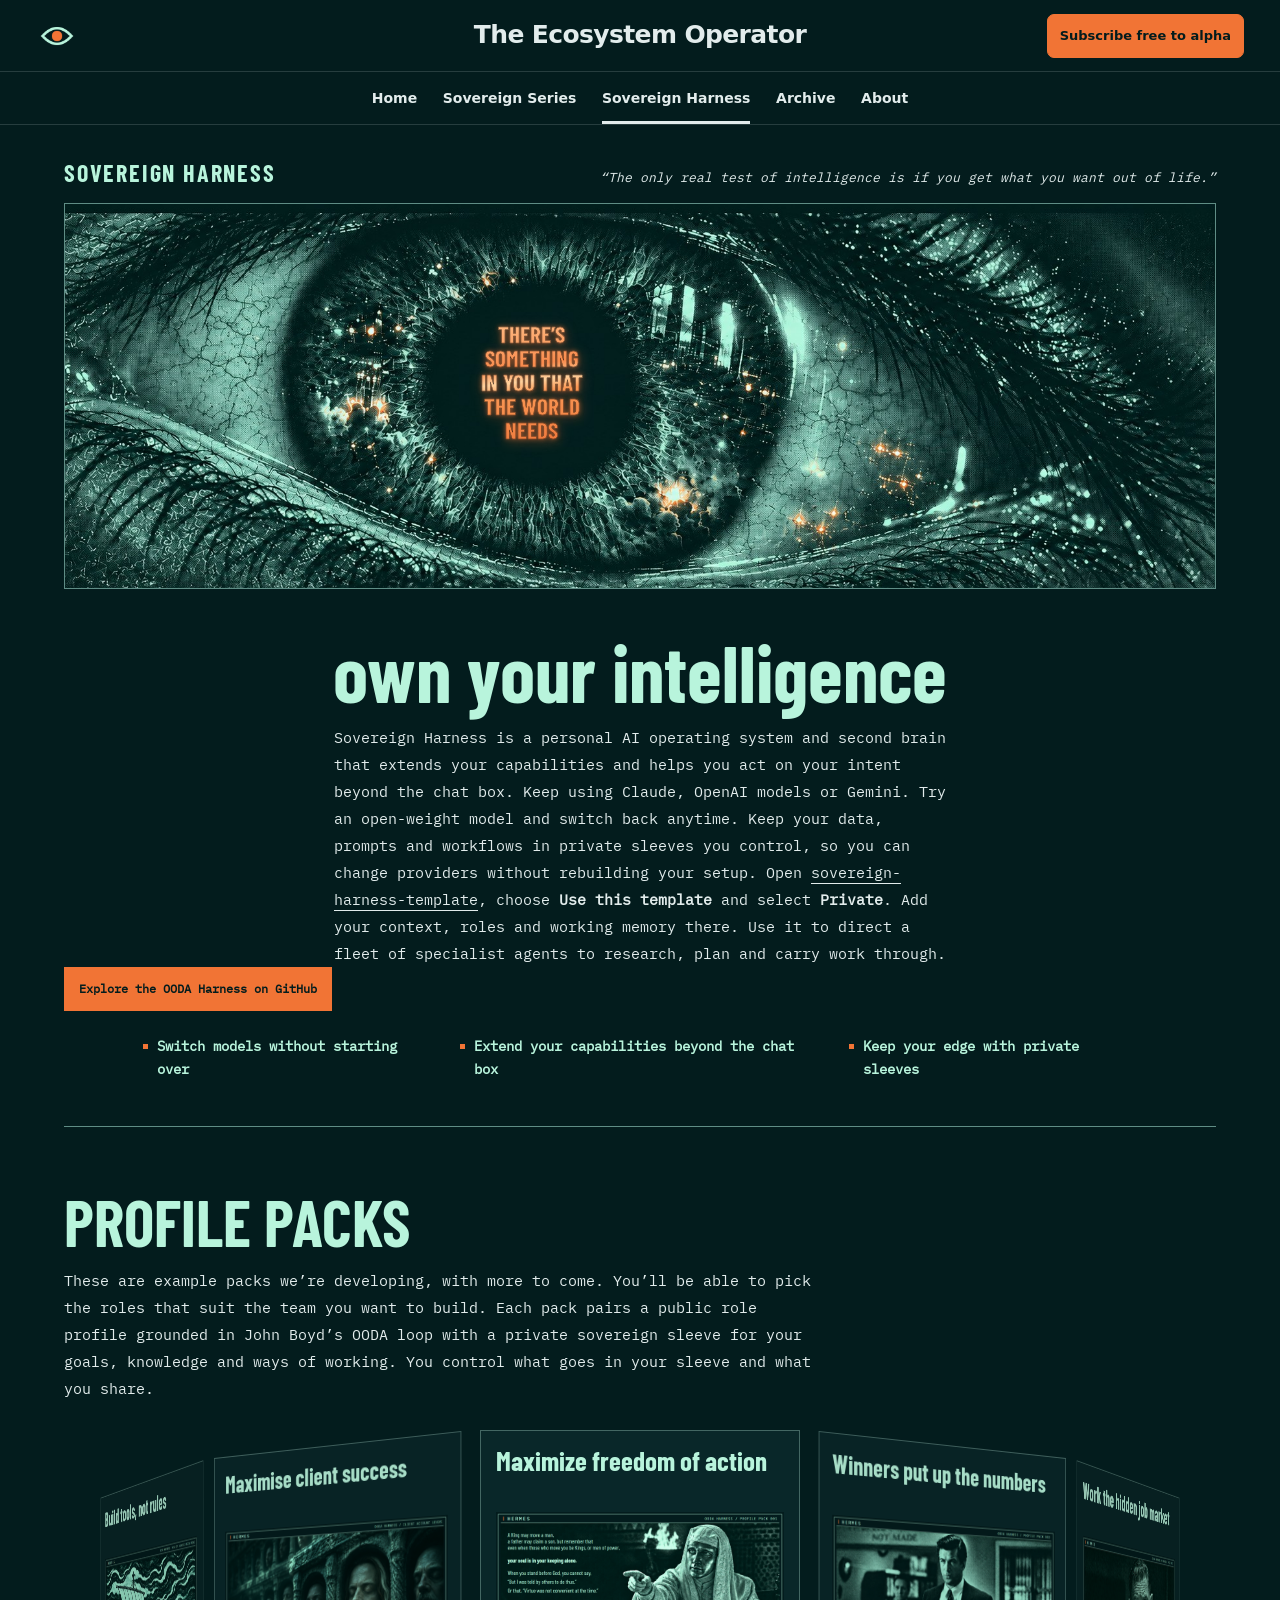
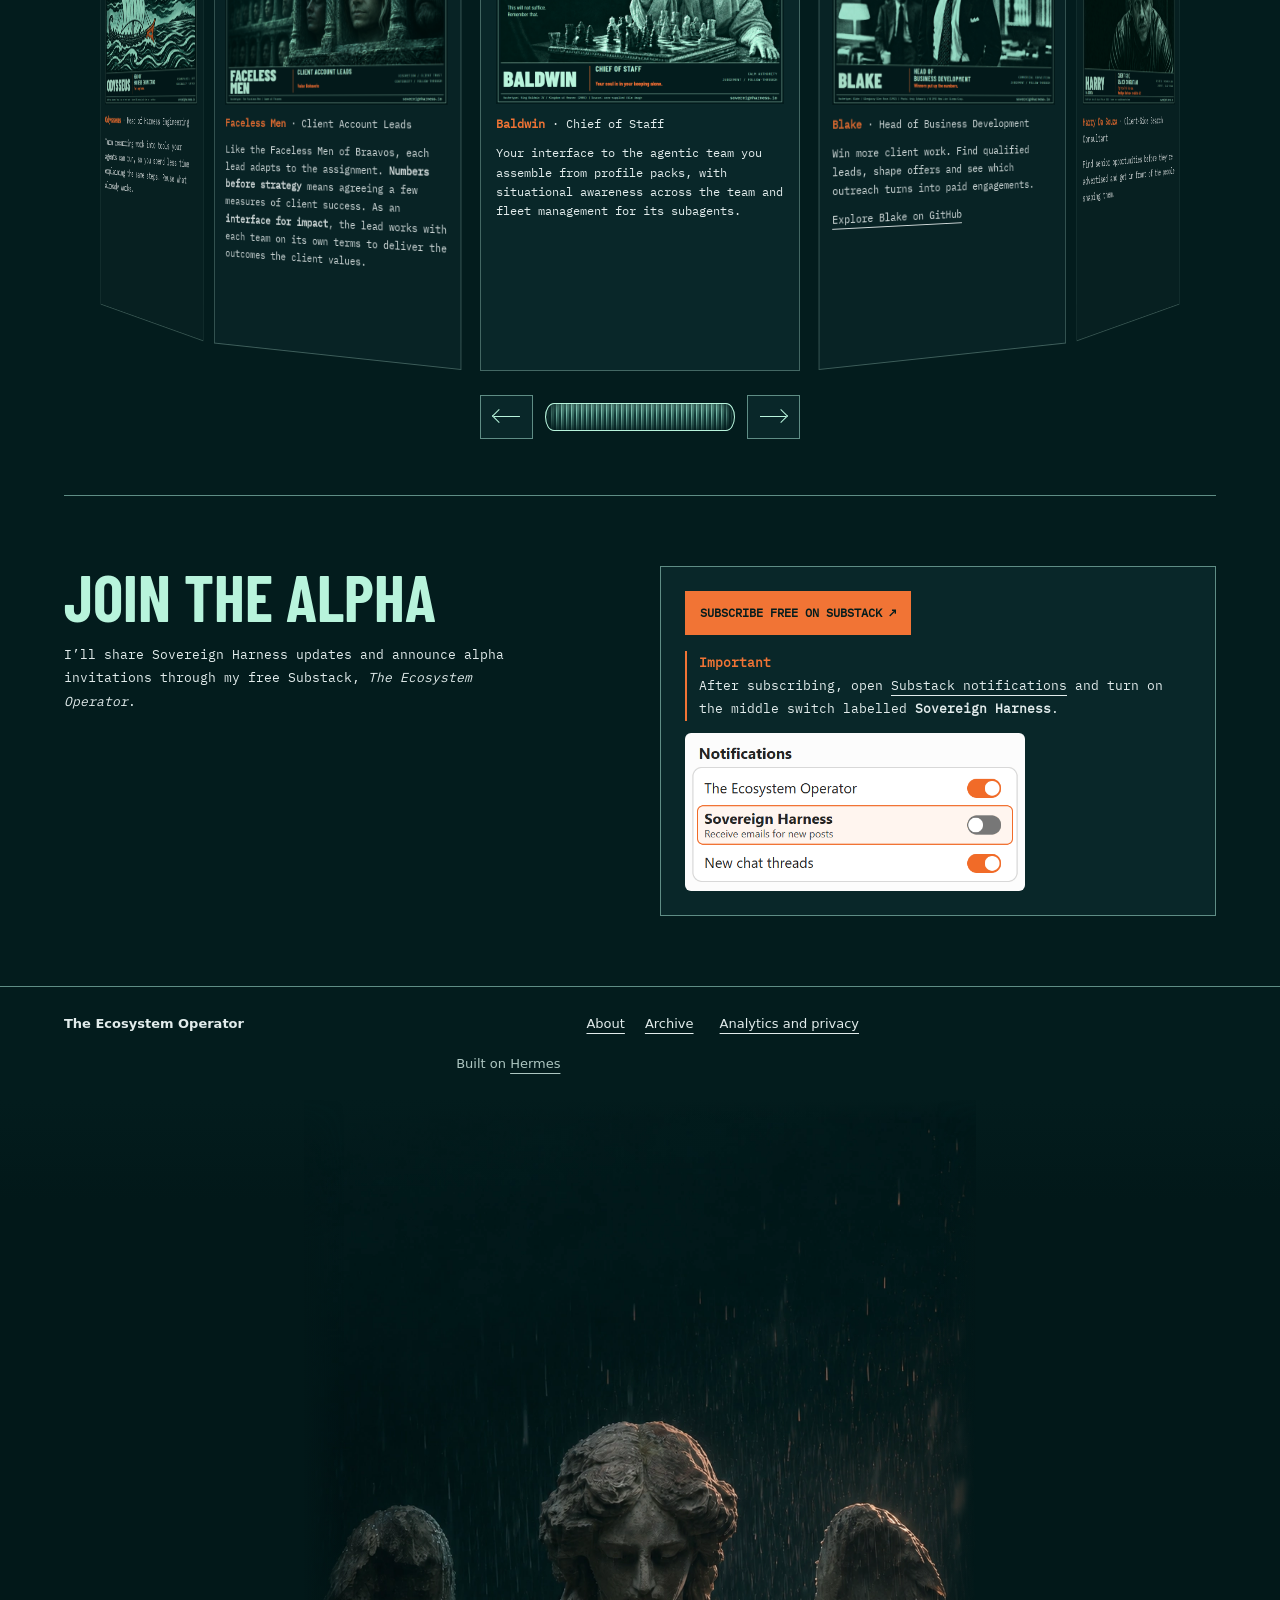
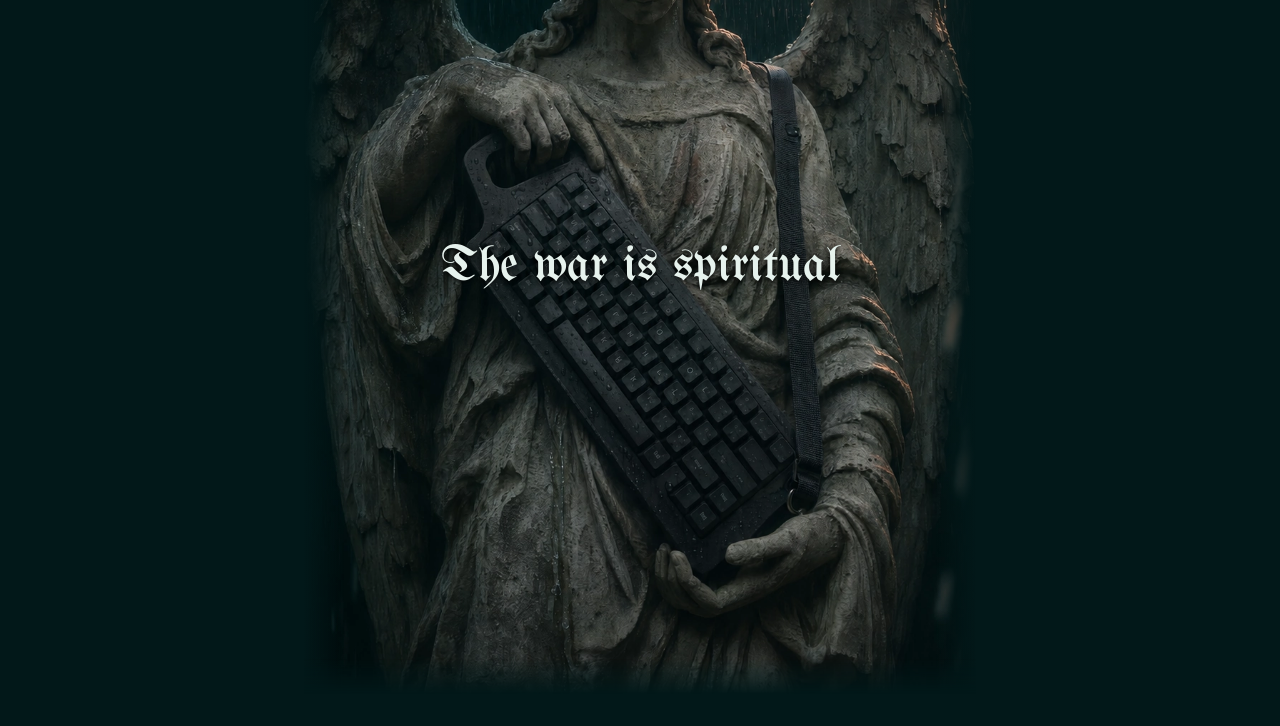
==== commit 2732344e: "Give visitors a direct link to explore the public OODA Harness" ====
--- a/index.html
+++ b/index.html
@@ -50,7 +50,8 @@
   </figure>
   <div class="hero-copy" id="about">
     <h1 id="hero-title">own your intelligence</h1>
-    <p class="summary">Sovereign Harness is a personal AI operating system and second brain that extends your capabilities and helps you act on your intent beyond the chat box. Keep using Claude, OpenAI models or Gemini. Try an open-weight model and switch back anytime. Keep your data, prompts and workflows in private sleeves you control, so you can change providers without rebuilding your setup. Start with the <a href="https://github.com/benohanlon/ooda-harness">public OODA Harness</a>. Open <a href="https://github.com/benohanlon/sovereign-harness-template">sovereign-harness-template</a>, choose <strong>Use this template</strong> and select <strong>Private</strong>. Add your context, roles and working memory there. Use it to direct a fleet of specialist agents to research, plan and carry work through.</p>
+    <p class="summary">Sovereign Harness is a personal AI operating system and second brain that extends your capabilities and helps you act on your intent beyond the chat box. Keep using Claude, OpenAI models or Gemini. Try an open-weight model and switch back anytime. Keep your data, prompts and workflows in private sleeves you control, so you can change providers without rebuilding your setup. Open <a href="https://github.com/benohanlon/sovereign-harness-template">sovereign-harness-template</a>, choose <strong>Use this template</strong> and select <strong>Private</strong>. Add your context, roles and working memory there. Use it to direct a fleet of specialist agents to research, plan and carry work through.</p>
+    <a class="subscribe-cta" href="https://github.com/benohanlon/ooda-harness">Explore the OODA Harness on GitHub</a>
     <ul class="benefits">
       <li>Switch models without starting over</li>
       <li>Extend your capabilities beyond the chat box</li>
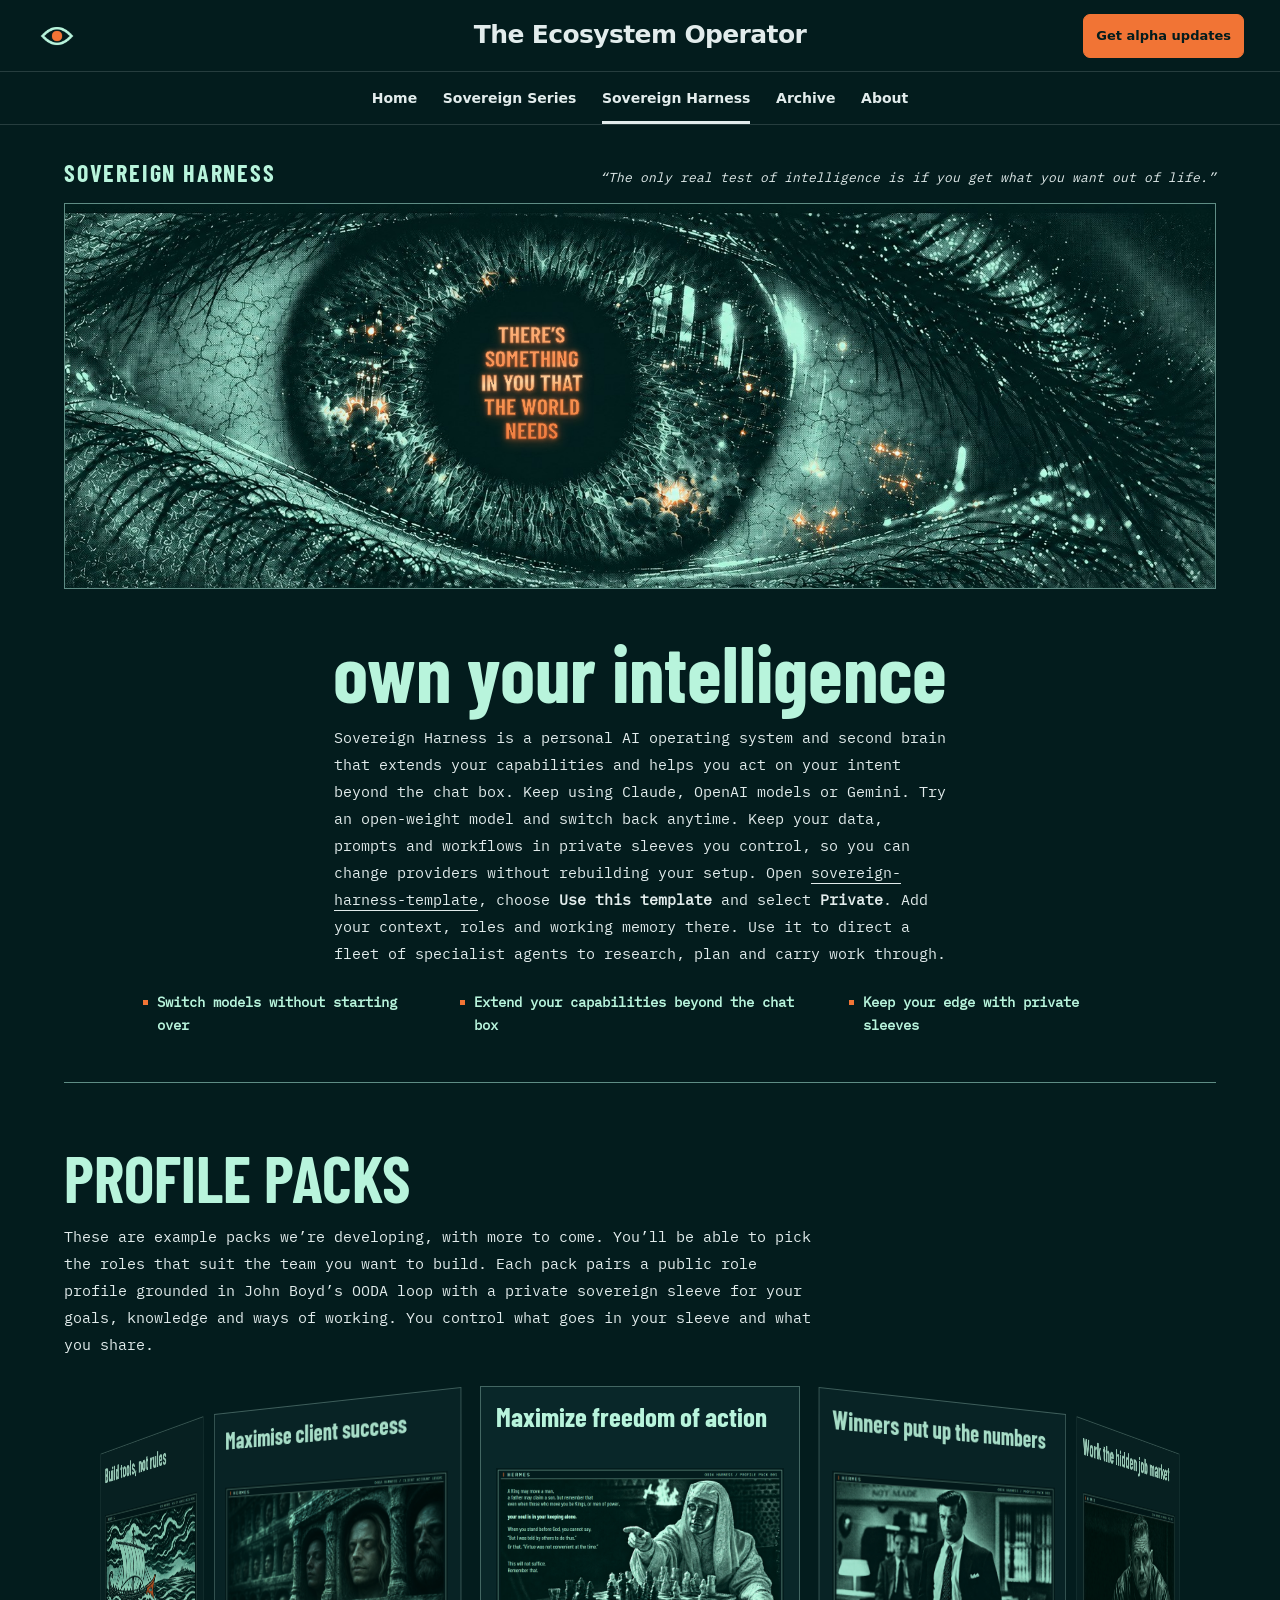
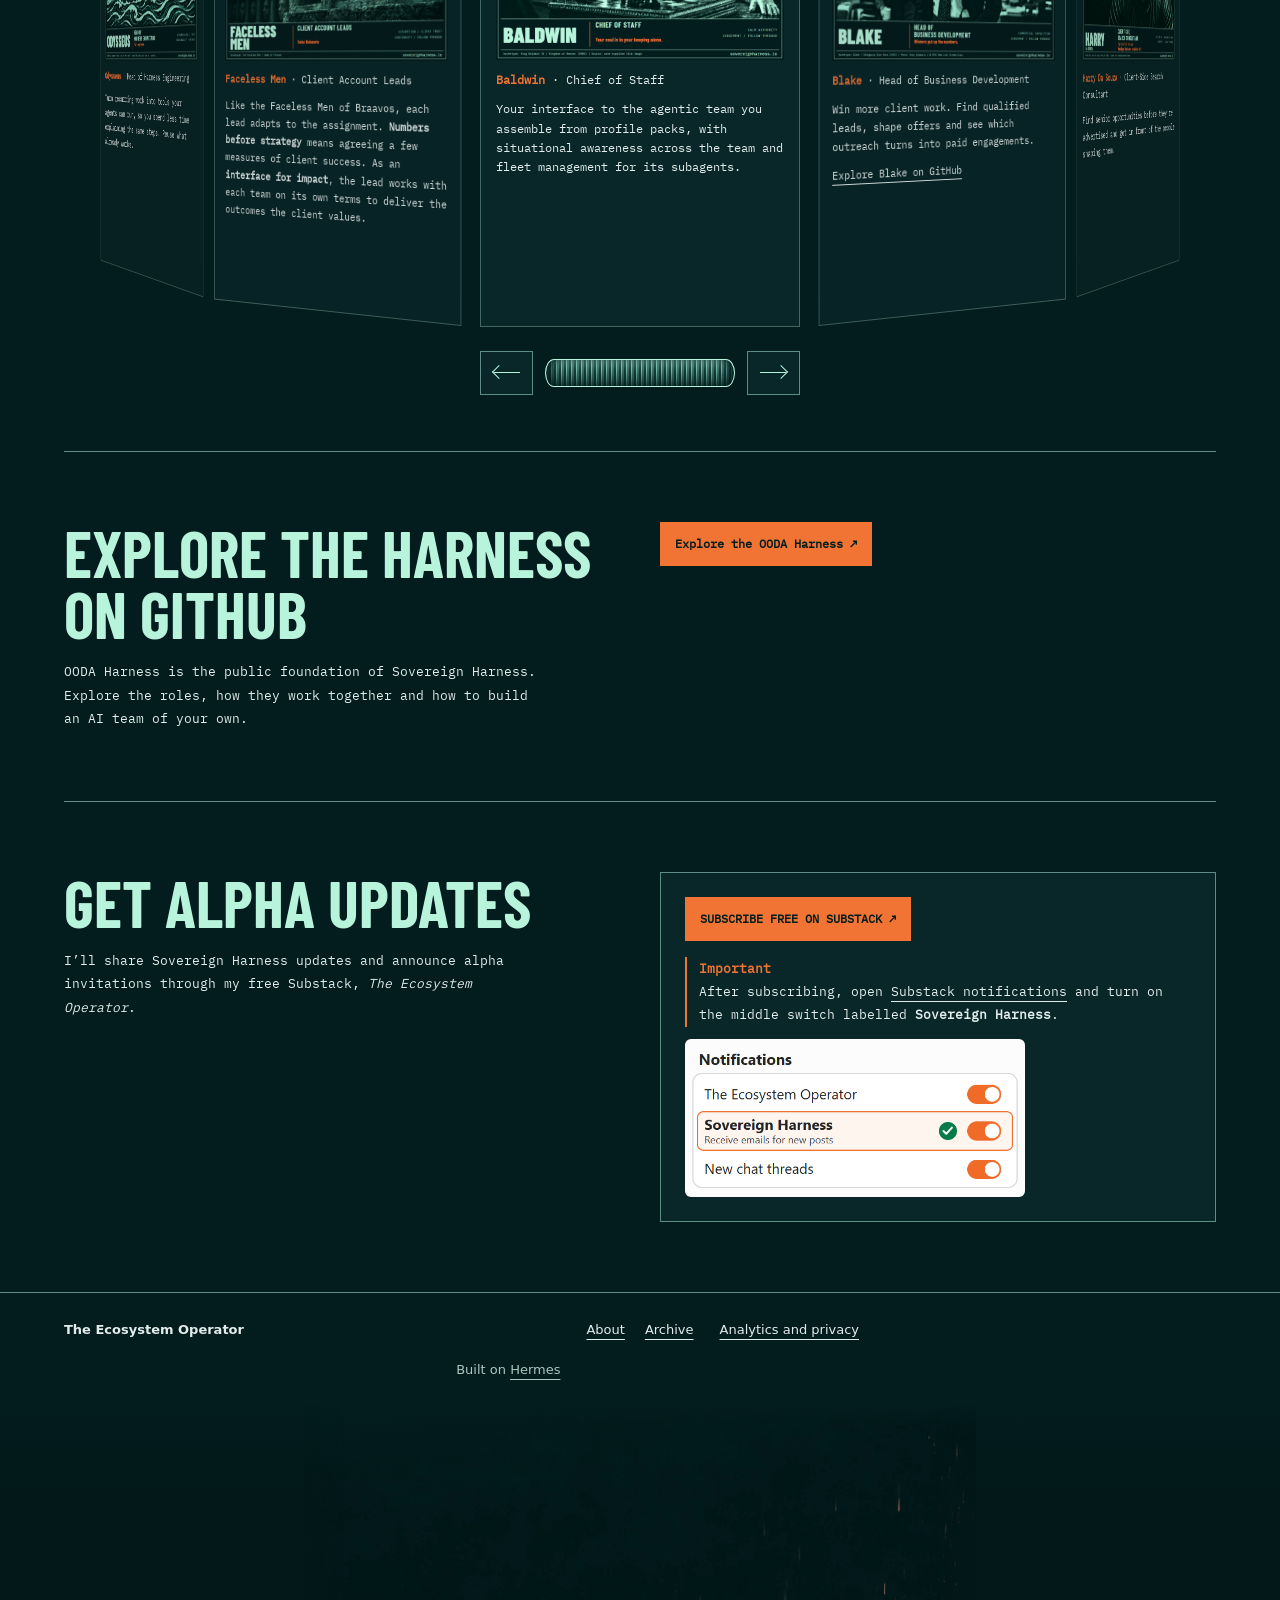
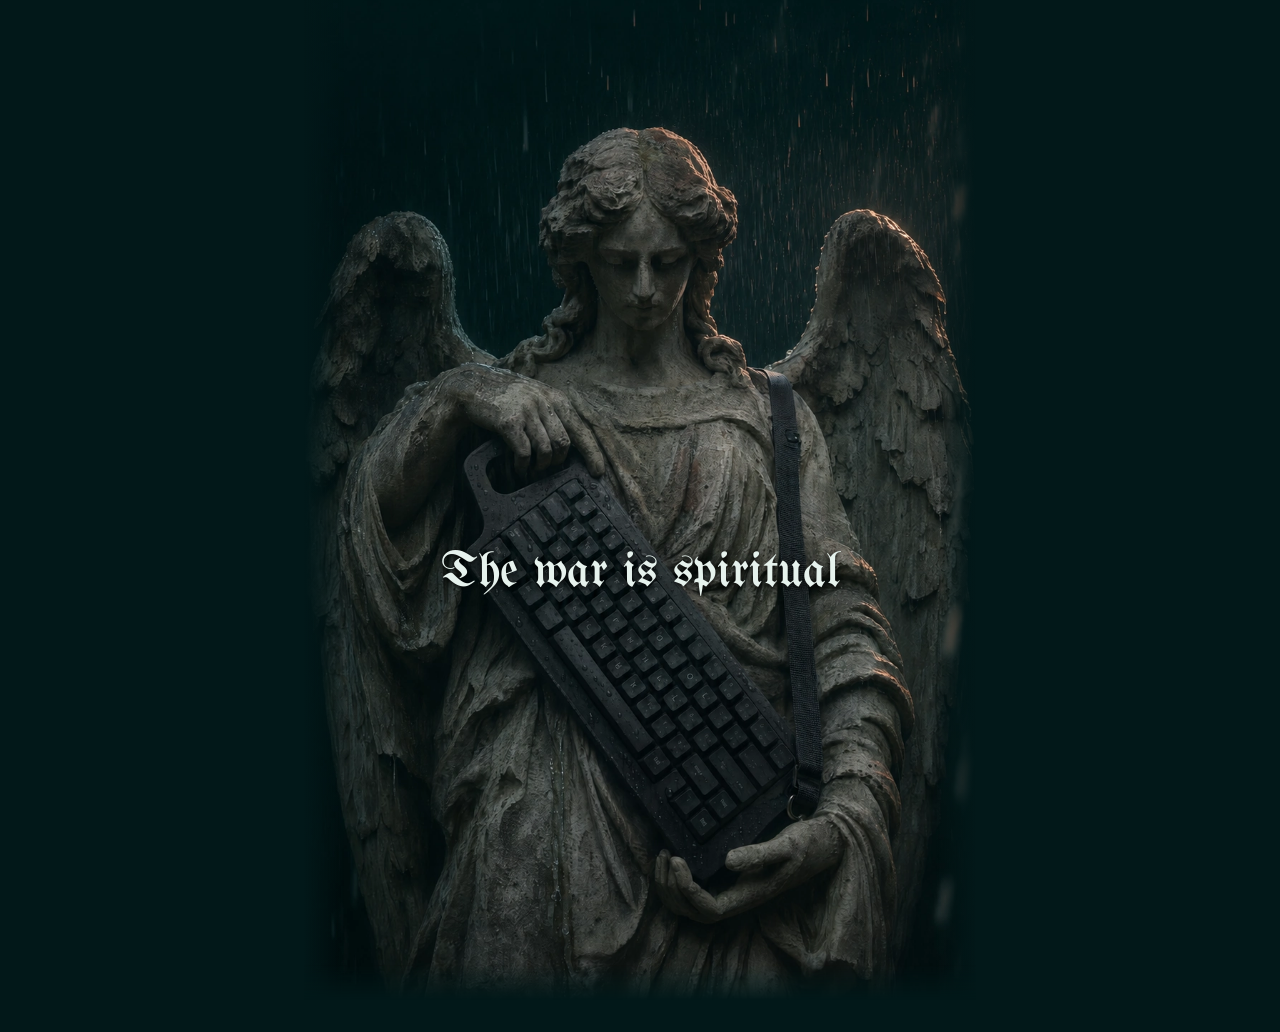
==== commit 7793fb32: "Separate public harness exploration from alpha updates" ====
--- a/index.html
+++ b/index.html
@@ -31,7 +31,7 @@
   <div class="masthead">
     <a class="publication-icon" href="https://ecosystemoperator.substack.com/" aria-label="The Ecosystem Operator home"><picture><source media="(prefers-reduced-motion: no-preference)" srcset="assets/eye-blink-and-sheen.gif?v=c6fed5a"><img src="icon.svg" width="42" height="42" alt=""></picture></a>
     <a class="publication-name" href="https://ecosystemoperator.substack.com/">The Ecosystem Operator</a>
-    <a class="subscribe-cta masthead-cta" href="#updates">Subscribe free to alpha</a>
+    <a class="subscribe-cta masthead-cta" href="#updates">Get alpha updates</a>
   </div>
   <nav class="publication-nav" aria-label="Publication">
     <a href="https://ecosystemoperator.substack.com/">Home</a>
@@ -51,7 +51,6 @@
   <div class="hero-copy" id="about">
     <h1 id="hero-title">own your intelligence</h1>
     <p class="summary">Sovereign Harness is a personal AI operating system and second brain that extends your capabilities and helps you act on your intent beyond the chat box. Keep using Claude, OpenAI models or Gemini. Try an open-weight model and switch back anytime. Keep your data, prompts and workflows in private sleeves you control, so you can change providers without rebuilding your setup. Open <a href="https://github.com/benohanlon/sovereign-harness-template">sovereign-harness-template</a>, choose <strong>Use this template</strong> and select <strong>Private</strong>. Add your context, roles and working memory there. Use it to direct a fleet of specialist agents to research, plan and carry work through.</p>
-    <a class="subscribe-cta" href="https://github.com/benohanlon/ooda-harness">Explore the OODA Harness on GitHub</a>
     <ul class="benefits">
       <li>Switch models without starting over</li>
       <li>Extend your capabilities beyond the chat box</li>
@@ -111,9 +110,16 @@
     <button type="button" data-pack-direction="1" aria-controls="pack-track" aria-label="Next profile pack"><span aria-hidden="true"></span></button>
   </div>
 </section>
+<section class="signup" id="explore" aria-labelledby="explore-title">
+  <div>
+    <h2 id="explore-title">Explore the harness on GitHub</h2>
+    <p>OODA Harness is the public foundation of Sovereign Harness. Explore the roles, how they work together and how to build an AI team of your own.</p>
+  </div>
+  <div><a class="subscribe-cta" href="https://github.com/benohanlon/ooda-harness">Explore the OODA Harness ↗</a></div>
+</section>
 <section class="signup" id="updates" aria-labelledby="signup-title">
   <div>
-    <h2 id="signup-title">Join the alpha</h2>
+    <h2 id="signup-title">Get alpha updates</h2>
     <p>I’ll share Sovereign Harness updates and announce alpha invitations through my free Substack, <i>The Ecosystem Operator</i>.</p>
   </div>
   <div class="signup-box">
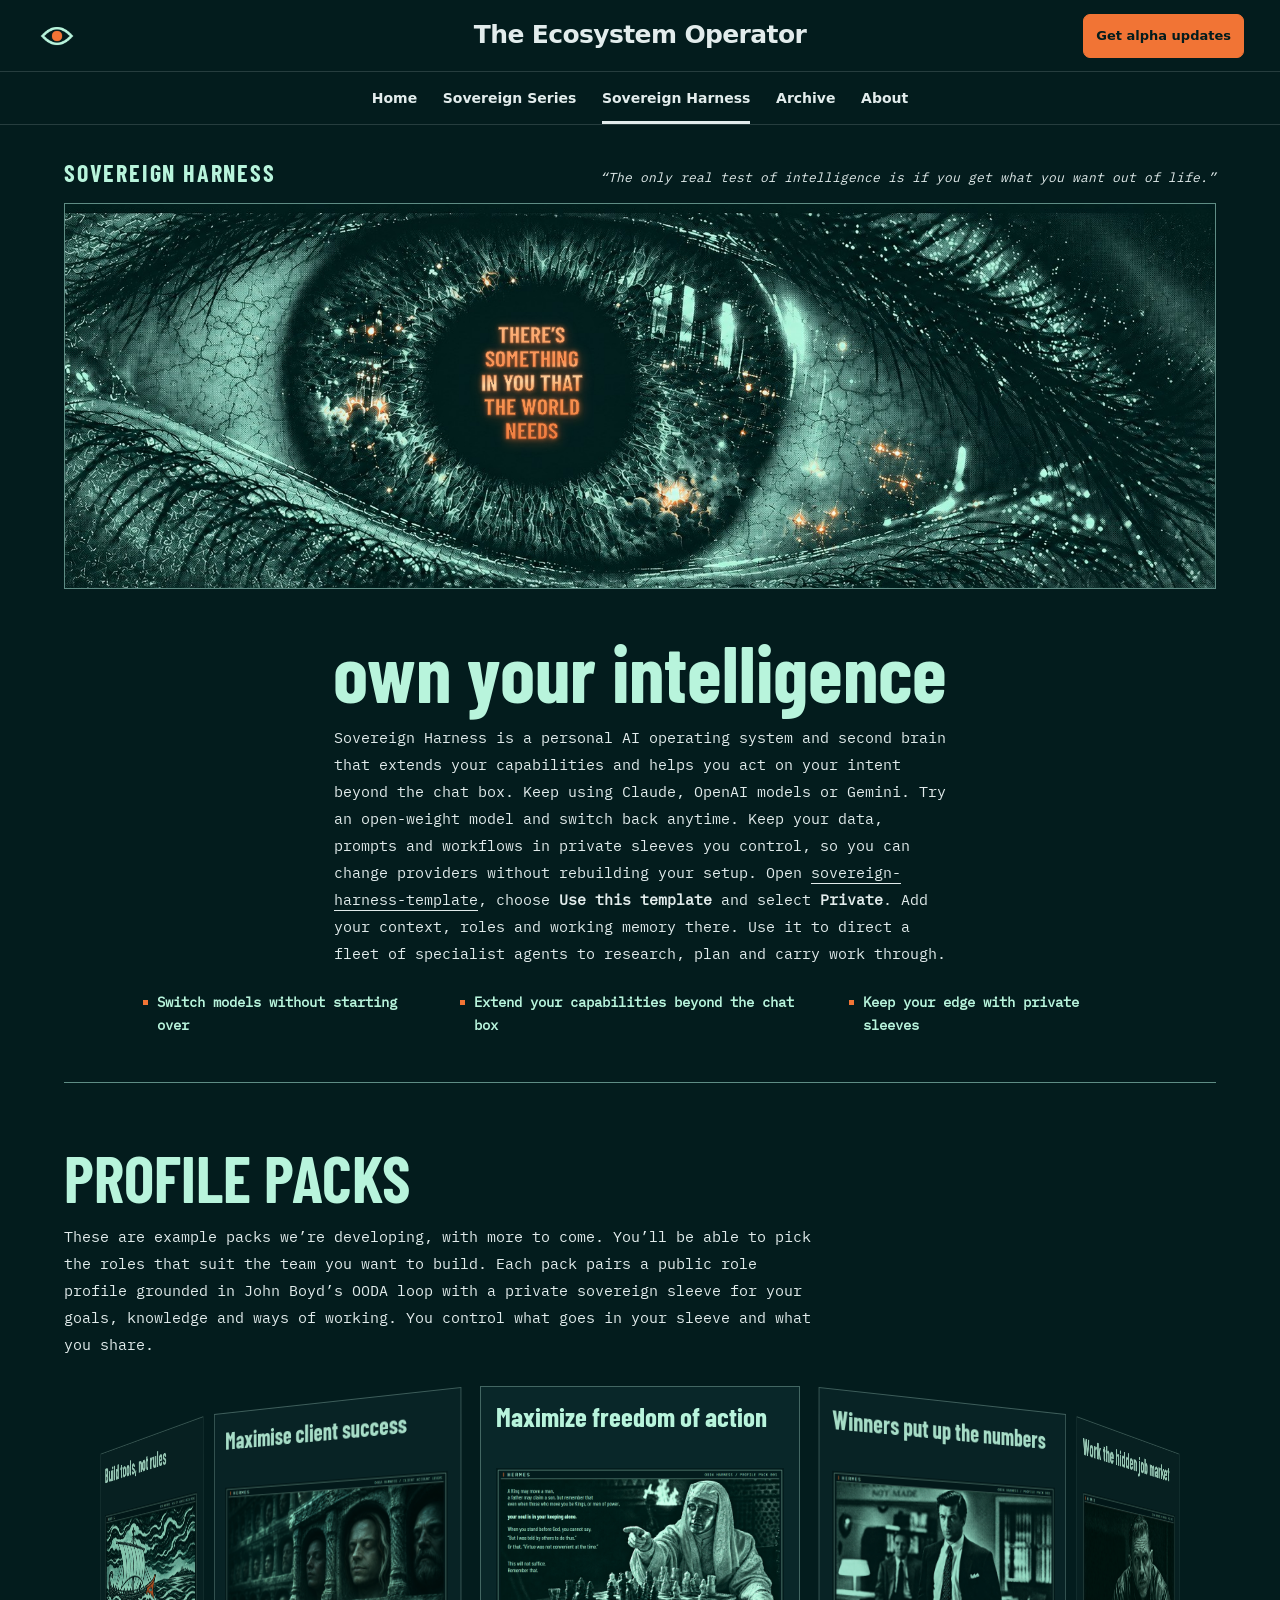
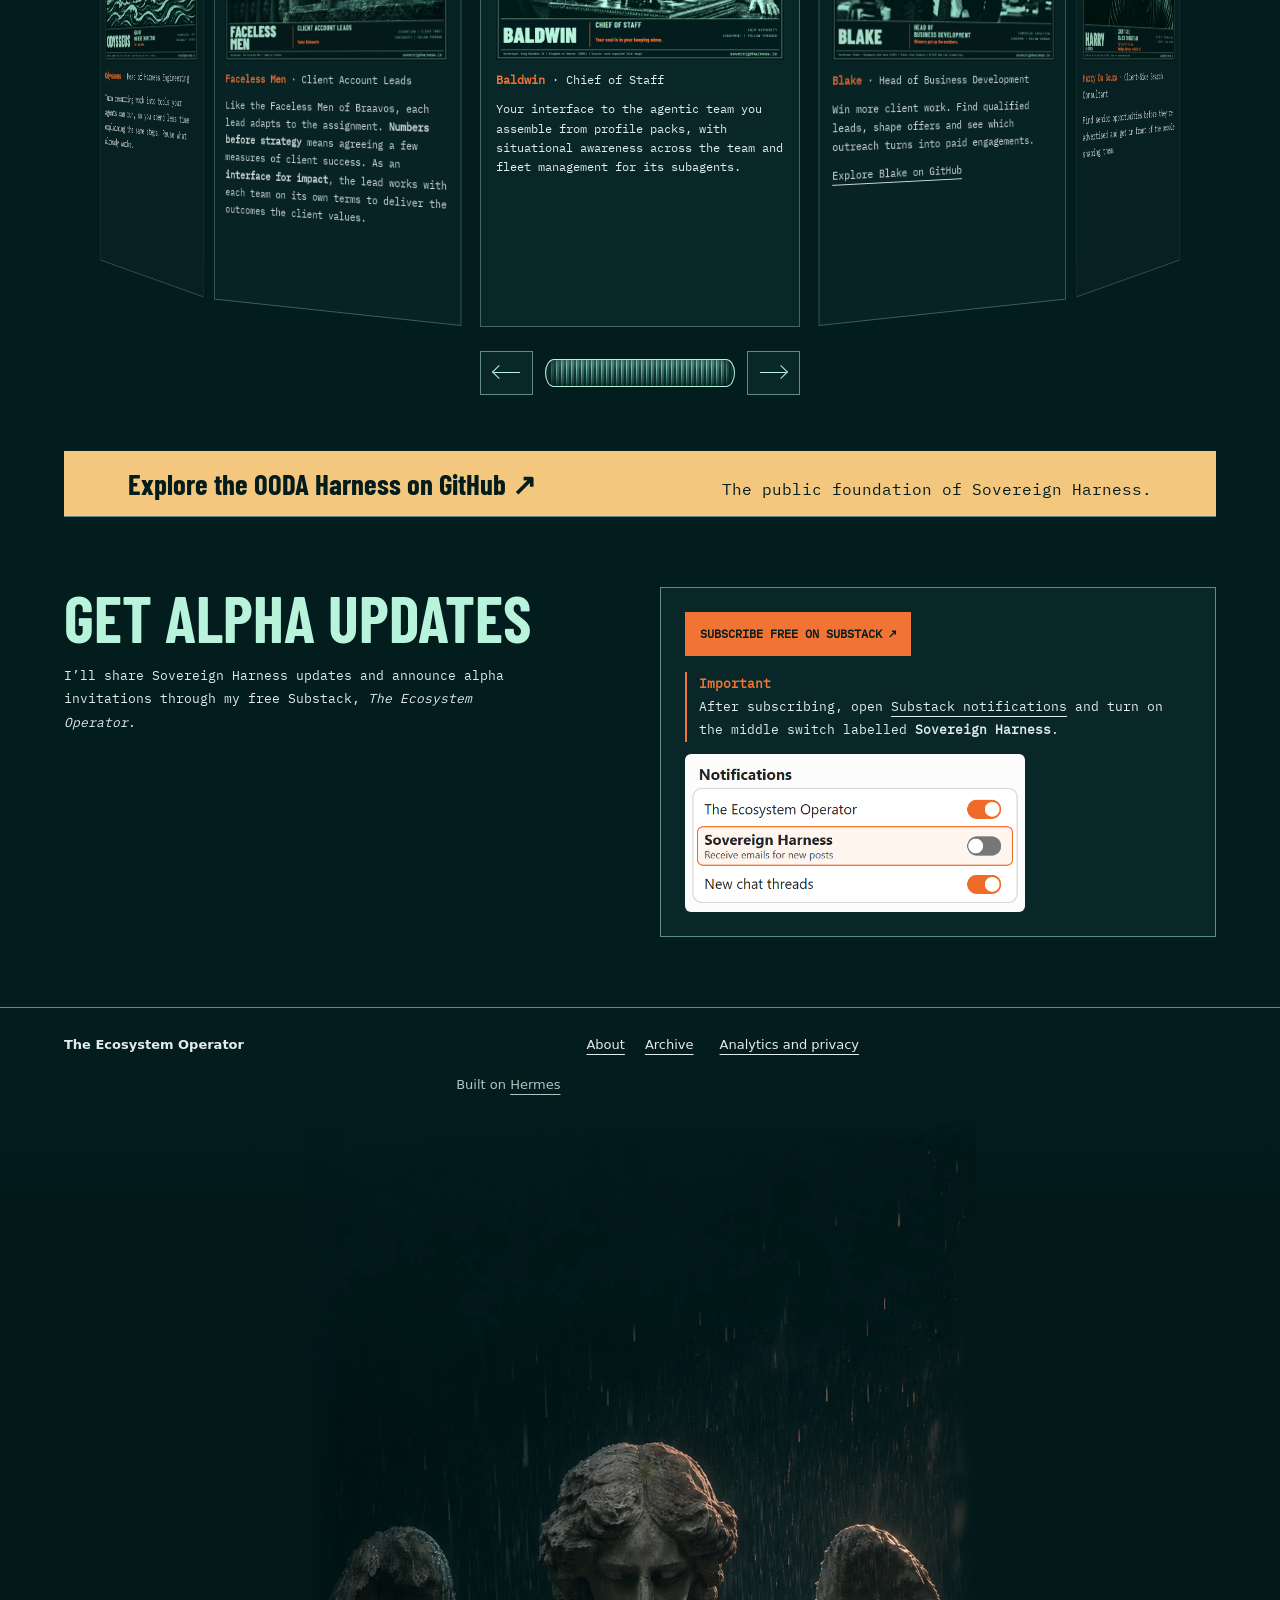
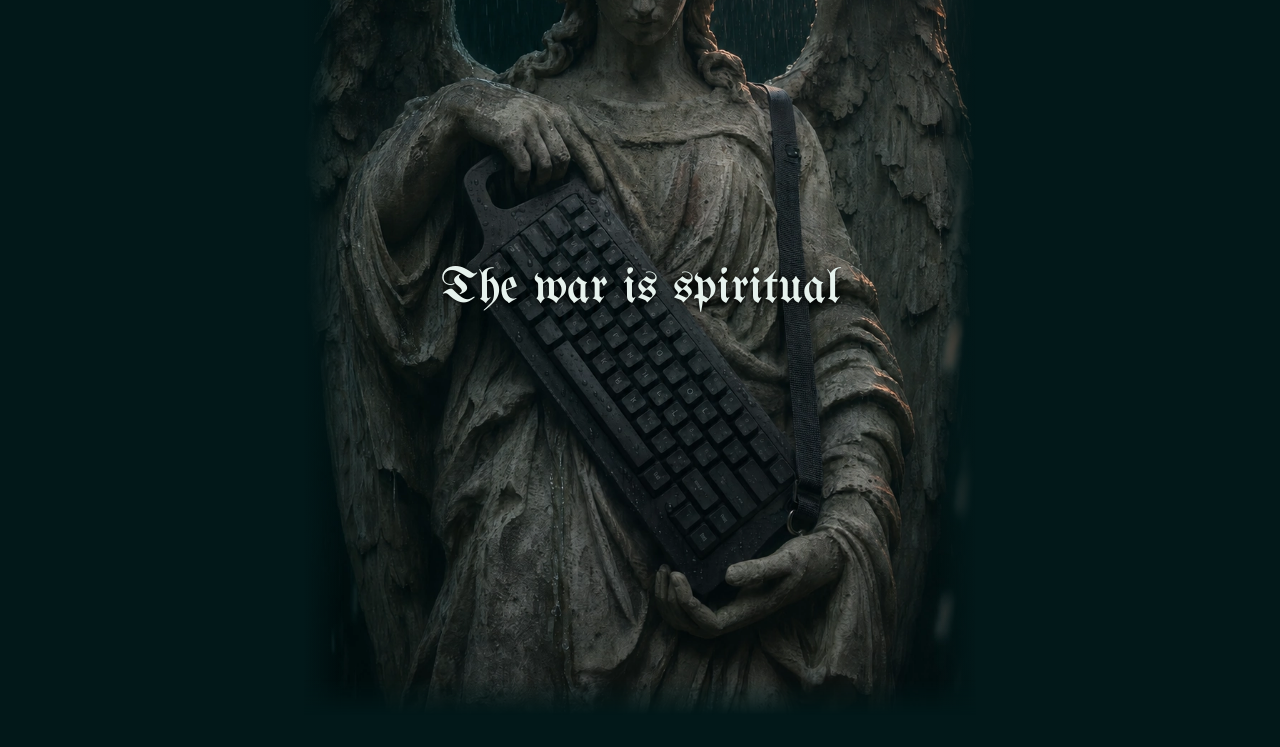
==== commit a5db1699: "Make the GitHub invitation a compact amber banner" ====
--- a/index.html
+++ b/index.html
@@ -8,7 +8,7 @@
 <meta name="theme-color" content="#031c1d">
 <link rel="canonical" href="https://sovereignharness.io/">
 <link rel="icon" href="icon.svg" type="image/svg+xml">
-<link rel="stylesheet" href="style.css?v=amber-rain">
+<link rel="stylesheet" href="style.css?v=explore-banner">
 <meta property="og:title" content="Sovereign Harness — own your intelligence">
 <meta property="og:description" content="A personal operating system in Hermes. Opt in to project updates and future alpha cohort invitations.">
 <meta property="og:type" content="website">
@@ -110,13 +110,10 @@
     <button type="button" data-pack-direction="1" aria-controls="pack-track" aria-label="Next profile pack"><span aria-hidden="true"></span></button>
   </div>
 </section>
-<section class="signup" id="explore" aria-labelledby="explore-title">
-  <div>
-    <h2 id="explore-title">Explore the harness on GitHub</h2>
-    <p>OODA Harness is the public foundation of Sovereign Harness. Explore the roles, how they work together and how to build an AI team of your own.</p>
-  </div>
-  <div><a class="subscribe-cta" href="https://github.com/benohanlon/ooda-harness">Explore the OODA Harness ↗</a></div>
-</section>
+<a class="explore-banner" id="explore" href="https://github.com/benohanlon/ooda-harness">
+  <strong>Explore the OODA Harness on GitHub <span aria-hidden="true">↗</span></strong>
+  <span>The public foundation of Sovereign Harness.</span>
+</a>
 <section class="signup" id="updates" aria-labelledby="signup-title">
   <div>
     <h2 id="signup-title">Get alpha updates</h2>
--- a/style.css
+++ b/style.css
@@ -497,3 +497,18 @@
   .publication-footer { grid-template-columns: 1fr auto; }
   .footer-credit { grid-column: 1 / -1; justify-self: start; }
 }
+
+.explore-banner {
+  display: flex;
+  flex-wrap: wrap;
+  align-items: baseline;
+  justify-content: space-between;
+  gap: .3rem 1.5rem;
+  padding: 1rem clamp(1rem, 5vw, 5rem);
+  background: #f4c77e;
+  color: var(--dark);
+  text-decoration: none;
+}
+.explore-banner strong { font: 700 clamp(1.35rem, 3vw, 1.8rem)/1.15 Barlow, sans-serif; }
+.explore-banner:hover strong, .explore-banner:focus-visible strong { text-decoration: underline; }
+.explore-banner:focus-visible { outline: 3px solid var(--dark); outline-offset: -5px; }
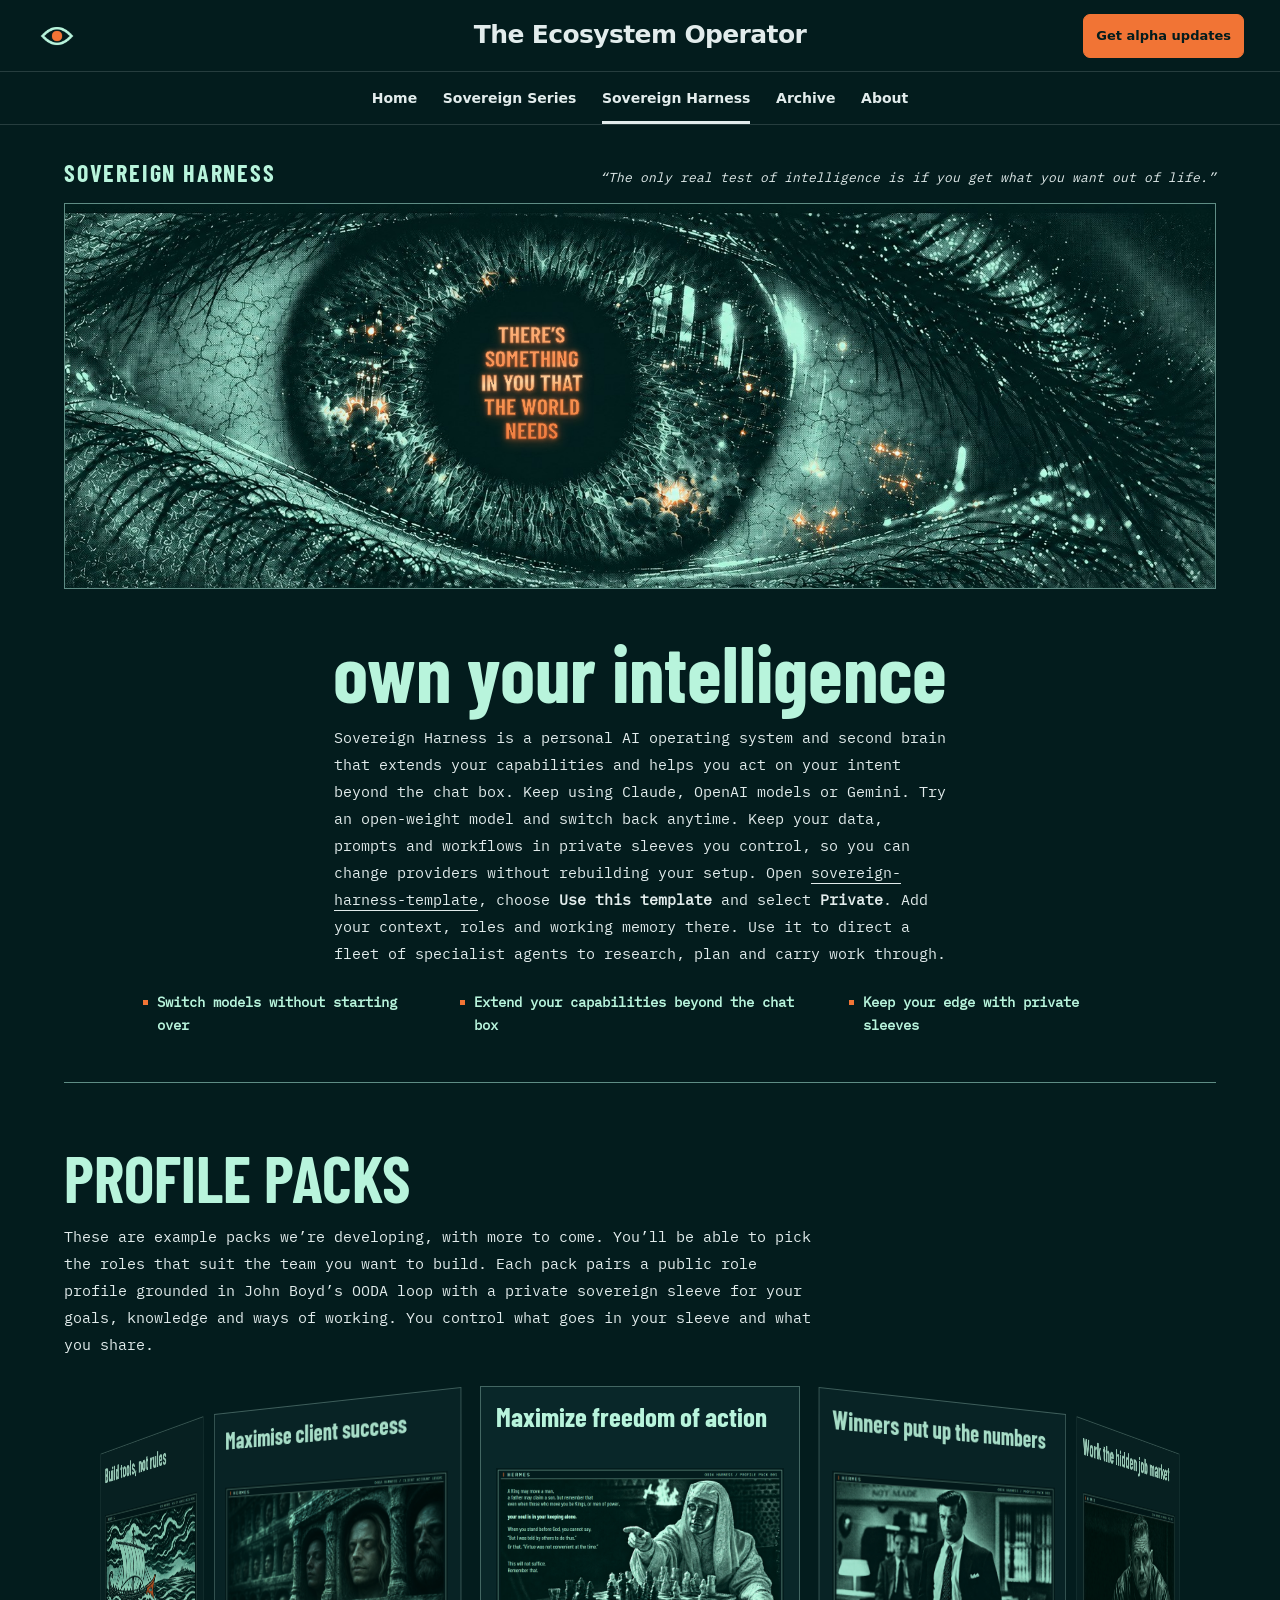
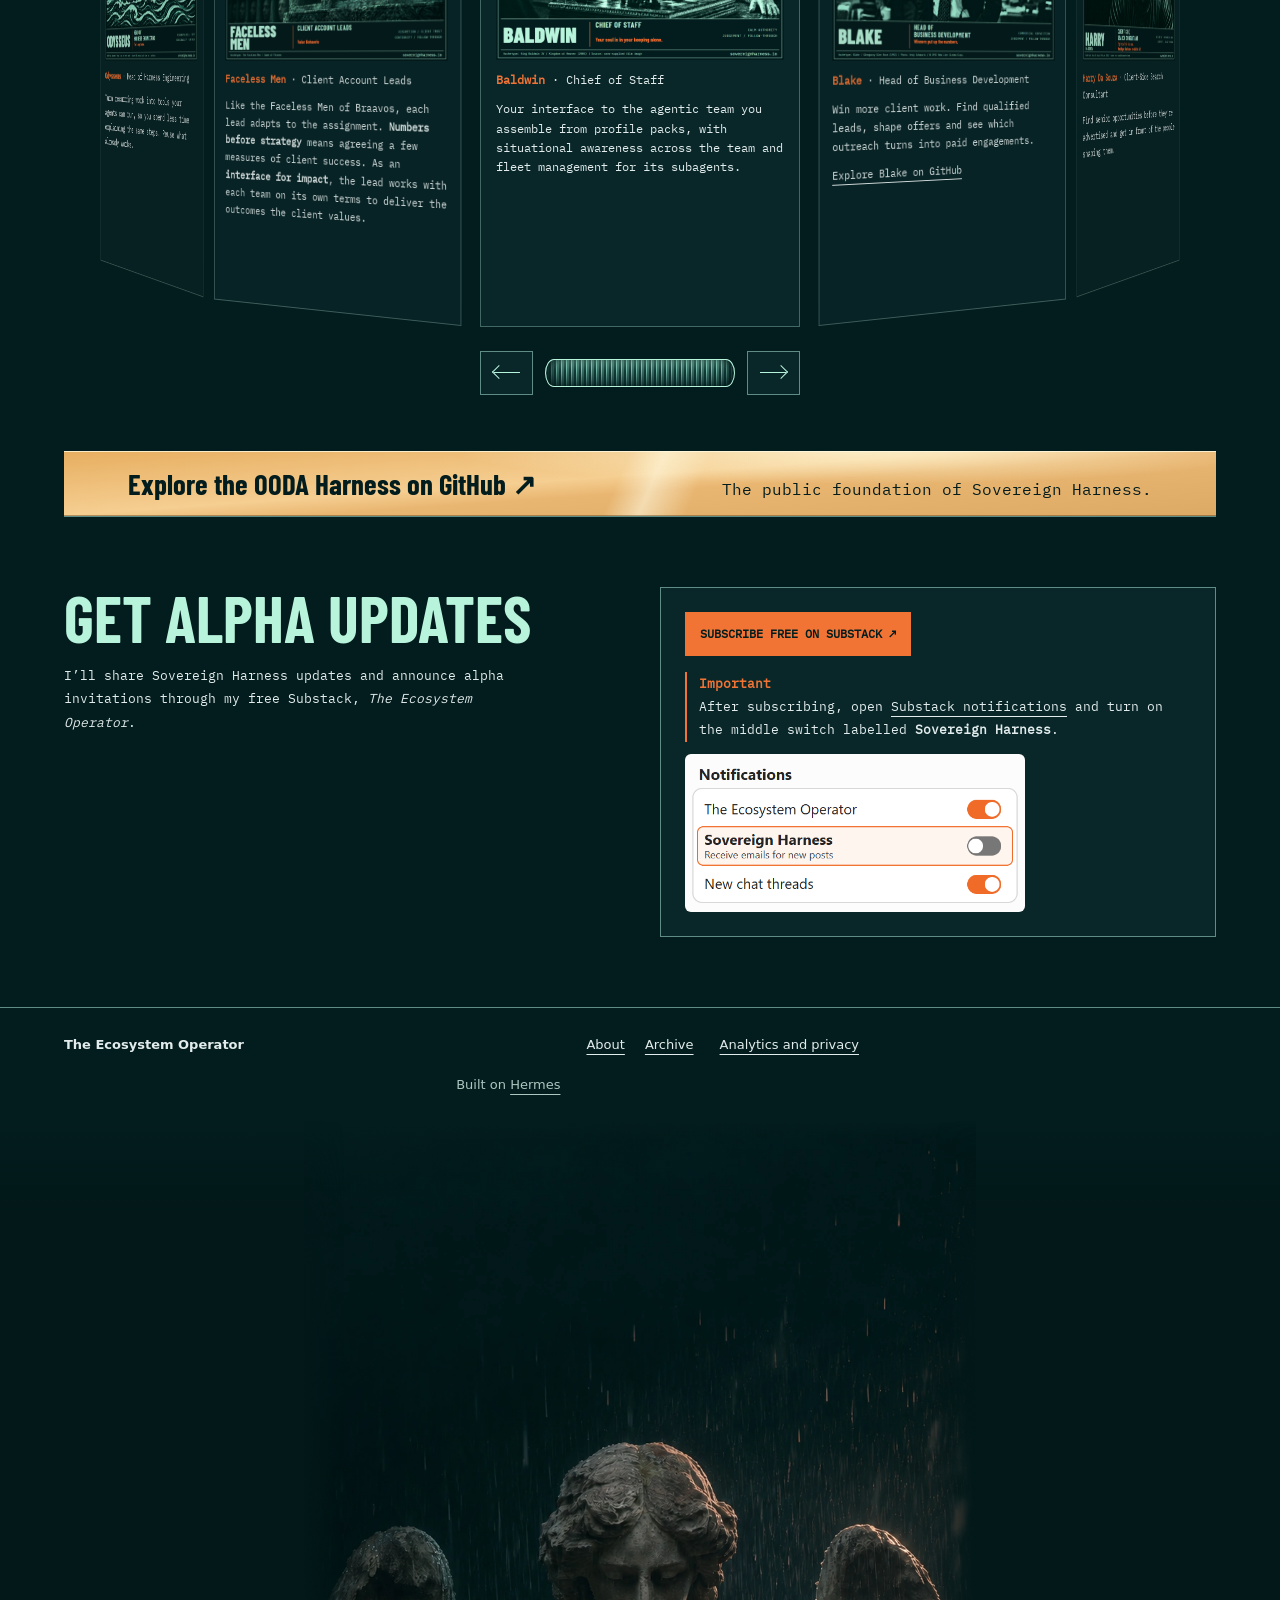
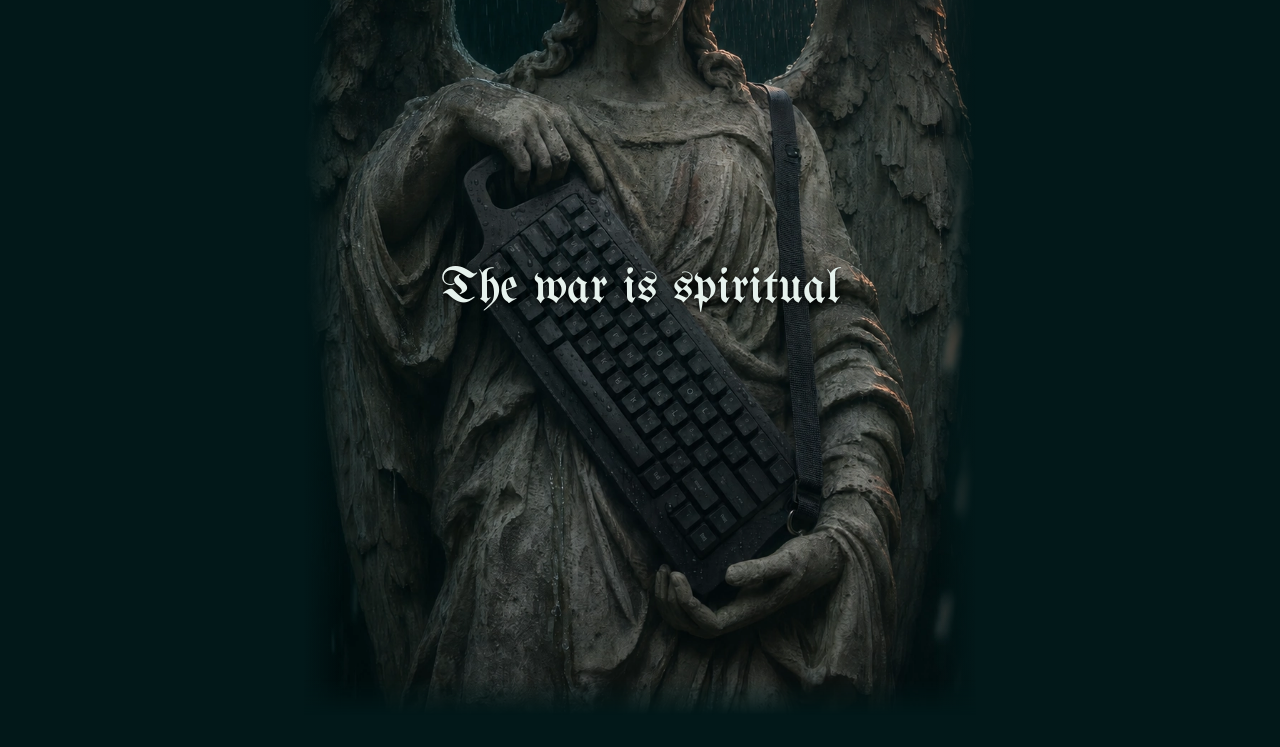
==== commit 2a3c984a: "Give the amber GitHub banner a subtle reflected highlight" ====
--- a/index.html
+++ b/index.html
@@ -8,7 +8,7 @@
 <meta name="theme-color" content="#031c1d">
 <link rel="canonical" href="https://sovereignharness.io/">
 <link rel="icon" href="icon.svg" type="image/svg+xml">
-<link rel="stylesheet" href="style.css?v=explore-banner">
+<link rel="stylesheet" href="style.css?v=amber-reflection">
 <meta property="og:title" content="Sovereign Harness — own your intelligence">
 <meta property="og:description" content="A personal operating system in Hermes. Opt in to project updates and future alpha cohort invitations.">
 <meta property="og:type" content="website">
--- a/style.css
+++ b/style.css
@@ -505,7 +505,12 @@
   justify-content: space-between;
   gap: .3rem 1.5rem;
   padding: 1rem clamp(1rem, 5vw, 5rem);
-  background: #f4c77e;
+  background-color: #efbd74;
+  background-image:
+    radial-gradient(ellipse at 69% 0%, rgb(255 250 220 / .7), transparent 36%),
+    linear-gradient(113deg, transparent 48%, rgb(255 252 231 / .55) 51%, transparent 55%),
+    linear-gradient(176deg, #e7ae60 0%, #f5ce91 44%, #e9b671 56%, #dcaa65 100%);
+  box-shadow: inset 0 1px rgb(255 250 225 / .8), inset 0 -1px rgb(76 48 18 / .4);
   color: var(--dark);
   text-decoration: none;
 }
